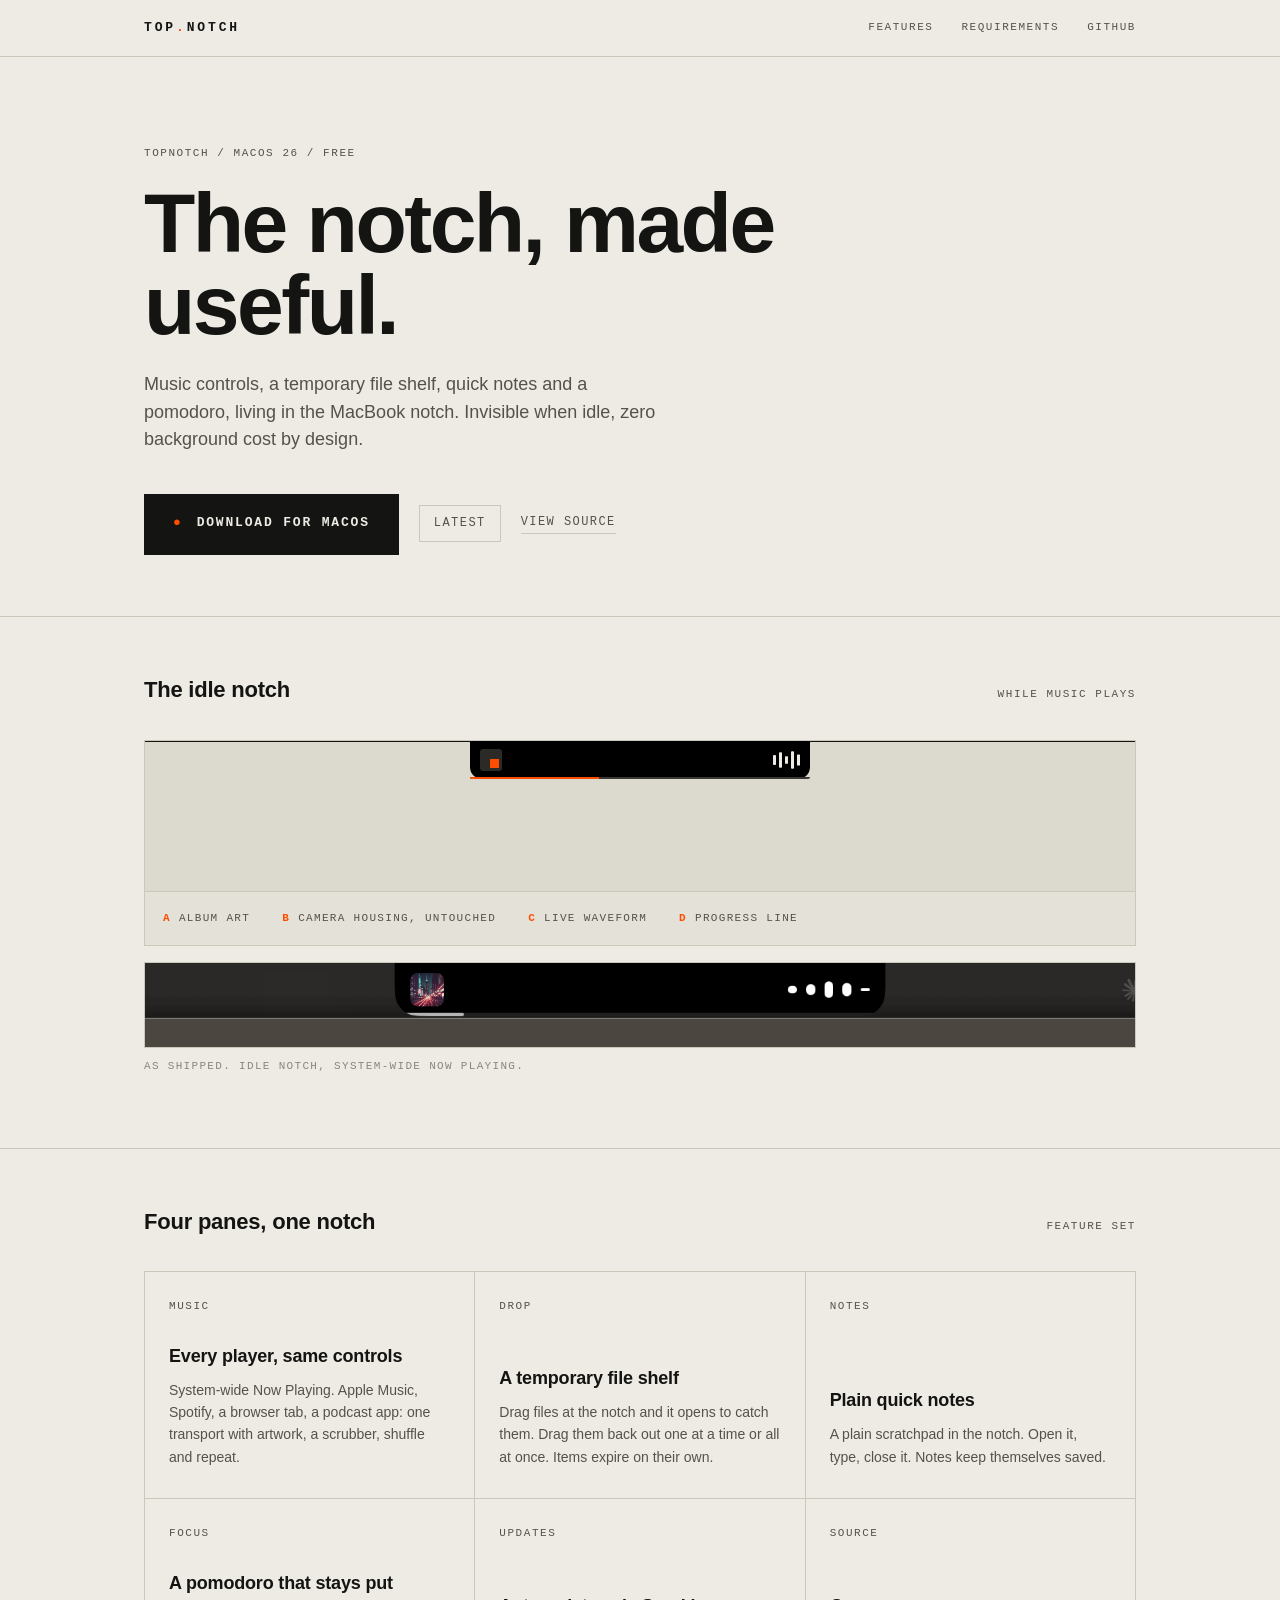
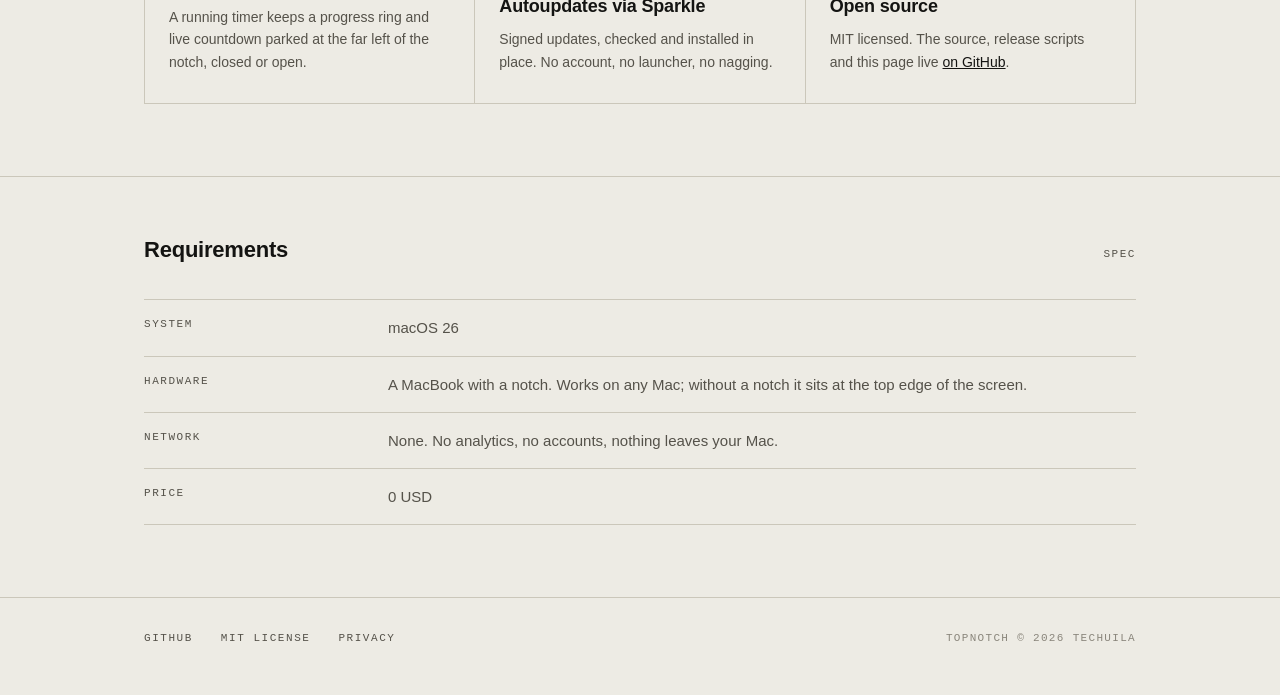
==== docs/index.html @ 44c61c7f "feat: landing page with seo, served from docs on github pages" ====
<!DOCTYPE html>
<html lang="en">
<head>
  <meta charset="utf-8">
  <meta name="viewport" content="width=device-width, initial-scale=1">
  <title>TopNotch - music, files, notes and a pomodoro in your MacBook notch</title>
  <meta name="description" content="TopNotch turns the MacBook notch into music controls, a temporary file shelf, quick notes and a pomodoro. Free and open source for macOS 26.">
  <link rel="canonical" href="https://techuila.github.io/top-notch/">
  <meta name="theme-color" content="#edebe4">

  <meta property="og:title" content="TopNotch - music, files, notes and a pomodoro in your MacBook notch">
  <meta property="og:description" content="TopNotch turns the MacBook notch into music controls, a temporary file shelf, quick notes and a pomodoro. Free and open source for macOS 26.">
  <meta property="og:type" content="website">
  <meta property="og:url" content="https://techuila.github.io/top-notch/">
  <meta property="og:image" content="https://techuila.github.io/top-notch/assets/og.png">
  <meta property="og:image:width" content="1200">
  <meta property="og:image:height" content="630">
  <meta name="twitter:card" content="summary_large_image">
  <meta name="twitter:title" content="TopNotch - music, files, notes and a pomodoro in your MacBook notch">
  <meta name="twitter:description" content="TopNotch turns the MacBook notch into music controls, a temporary file shelf, quick notes and a pomodoro. Free and open source for macOS 26.">
  <meta name="twitter:image" content="https://techuila.github.io/top-notch/assets/og.png">

  <link rel="icon" type="image/png" sizes="192x192" href="assets/icon.png">
  <link rel="apple-touch-icon" sizes="180x180" href="assets/apple-touch-icon.png">
  <link rel="stylesheet" href="styles.css">

  <script type="application/ld+json">
  {
    "@context": "https://schema.org",
    "@type": "SoftwareApplication",
    "name": "TopNotch",
    "operatingSystem": "macOS 26",
    "applicationCategory": "UtilitiesApplication",
    "description": "Music controls, a temporary file shelf, quick notes and a pomodoro, living in the MacBook notch.",
    "offers": { "@type": "Offer", "price": "0", "priceCurrency": "USD" },
    "downloadUrl": "https://github.com/techuila/top-notch/releases/latest",
    "license": "https://github.com/techuila/top-notch/blob/main/LICENSE",
    "sameAs": "https://github.com/techuila/top-notch",
    "url": "https://techuila.github.io/top-notch/",
    "image": "https://techuila.github.io/top-notch/assets/icon.png"
  }
  </script>
</head>
<body>

<header class="site-head">
  <div class="wrap">
    <a class="wordmark" href="#">Top<span class="dot">.</span>Notch</a>
    <nav class="head-nav" aria-label="Site">
      <a href="#features">Features</a>
      <a href="#requirements">Requirements</a>
      <a href="https://github.com/techuila/top-notch">GitHub</a>
    </nav>
  </div>
</header>

<main>
  <section class="hero" aria-labelledby="hero-title" style="border-top:0">
    <div class="wrap">
      <span class="label">TopNotch / macOS 26 / free</span>
      <h1 id="hero-title">The notch, made useful.</h1>
      <p class="lede">Music controls, a temporary file shelf, quick notes
        and a pomodoro, living in the MacBook notch. Invisible when idle,
        zero background cost by design.</p>
      <div class="hero-actions">
        <a class="key-btn" id="download-btn" href="https://github.com/techuila/top-notch/releases/latest">
          <span class="tick" aria-hidden="true">&#9679;</span> Download for macOS
        </a>
        <span class="version-chip" id="version">Latest</span>
        <a class="ghost-link" href="https://github.com/techuila/top-notch">View source</a>
      </div>
    </div>
  </section>

  <section aria-labelledby="display-title">
    <div class="wrap">
      <div class="sect-head">
        <h2 id="display-title">The idle notch</h2>
        <span class="label">While music plays</span>
      </div>

      <div class="faceplate">
        <div class="screen" role="img"
             aria-label="The MacBook notch while music plays: album art on the left shoulder, a live waveform on the right, an orange progress line along the bottom edge.">
          <div class="notch" aria-hidden="true">
            <div class="art"></div>
            <div class="housing"></div>
            <div class="wave"><i></i><i></i><i></i><i></i><i></i></div>
            <div class="progress"></div>
          </div>
        </div>
        <div class="legend" aria-hidden="true">
          <span><b>A</b>Album art</span>
          <span><b>B</b>Camera housing, untouched</span>
          <span><b>C</b>Live waveform</span>
          <span><b>D</b>Progress line</span>
        </div>
      </div>

      <figure class="shot">
        <img src="assets/01-idle-music.png" width="1400" height="120"
             alt="Screenshot of the TopNotch idle notch playing music, with album art and a waveform flanking the camera housing">
        <figcaption>As shipped. Idle notch, system-wide Now Playing.</figcaption>
      </figure>
    </div>
  </section>

  <section id="features" aria-labelledby="features-title">
    <div class="wrap">
      <div class="sect-head">
        <h2 id="features-title">Four panes, one notch</h2>
        <span class="label">Feature set</span>
      </div>

      <div class="grid">
        <div class="cell">
          <span class="label">Music</span>
          <h3>Every player, same controls</h3>
          <p>System-wide Now Playing. Apple Music, Spotify, a browser tab, a
            podcast app: one transport with artwork, a scrubber, shuffle and
            repeat.</p>
        </div>
        <div class="cell">
          <span class="label">Drop</span>
          <h3>A temporary file shelf</h3>
          <p>Drag files at the notch and it opens to catch them. Drag them back
            out one at a time or all at once. Items expire on their own.</p>
        </div>
        <div class="cell">
          <span class="label">Notes</span>
          <h3>Plain quick notes</h3>
          <p>A plain scratchpad in the notch. Open it, type, close it. Notes
            keep themselves saved.</p>
        </div>
        <div class="cell">
          <span class="label">Focus</span>
          <h3>A pomodoro that stays put</h3>
          <p>A running timer keeps a progress ring and live countdown parked at
            the far left of the notch, closed or open.</p>
        </div>
        <div class="cell">
          <span class="label">Updates</span>
          <h3>Autoupdates via Sparkle</h3>
          <p>Signed updates, checked and installed in place. No account, no
            launcher, no nagging.</p>
        </div>
        <div class="cell">
          <span class="label">Source</span>
          <h3>Open source</h3>
          <p>MIT licensed. The source, release scripts and this page live
            <a href="https://github.com/techuila/top-notch">on GitHub</a>.</p>
        </div>
      </div>
    </div>
  </section>

  <section id="requirements" aria-labelledby="req-title">
    <div class="wrap">
      <div class="sect-head">
        <h2 id="req-title">Requirements</h2>
        <span class="label">Spec</span>
      </div>

      <dl class="spec">
        <div class="spec-row">
          <dt class="label">System</dt>
          <dd>macOS 26</dd>
        </div>
        <div class="spec-row">
          <dt class="label">Hardware</dt>
          <dd>A MacBook with a notch. Works on any Mac; without a notch it sits
            at the top edge of the screen.</dd>
        </div>
        <div class="spec-row">
          <dt class="label">Network</dt>
          <dd>None. No analytics, no accounts, nothing leaves your Mac.</dd>
        </div>
        <div class="spec-row">
          <dt class="label">Price</dt>
          <dd>0 USD</dd>
        </div>
      </dl>
    </div>
  </section>
</main>

<footer class="site-foot">
  <div class="wrap">
    <nav class="foot-links" aria-label="Footer">
      <a href="https://github.com/techuila/top-notch">GitHub</a>
      <a href="https://github.com/techuila/top-notch/blob/main/LICENSE">MIT License</a>
      <a href="https://github.com/techuila/top-notch/blob/main/publishing/metadata/privacy-policy.md">Privacy</a>
    </nav>
    <span class="foot-note">TopNotch &#169; 2026 techuila</span>
  </div>
</footer>

<script>
  (function () {
    var btn = document.getElementById("download-btn");
    var ver = document.getElementById("version");
    fetch("https://api.github.com/repos/techuila/top-notch/releases/latest")
      .then(function (r) { if (!r.ok) throw new Error(r.status); return r.json(); })
      .then(function (rel) {
        var dmg = (rel.assets || []).find(function (a) {
          return /\.dmg$/i.test(a.name);
        });
        if (dmg) { btn.href = dmg.browser_download_url; }
        if (rel.tag_name) { ver.textContent = rel.tag_name; }
      })
      .catch(function () { /* keep the releases page fallback */ });
  })();
</script>

</body>
</html>
---- docs/styles.css ----
/* TopNotch landing - Teenage Engineering spec-sheet direction.
   Ground #EDEBE4, ink #141412, one orange #FF4D00, warm greys, hairlines. */

:root {
  --ground: #edebe4;
  --panel: #e4e1d8;
  --key: #dcd9ce;
  --hairline: #cbc7ba;
  --ink: #141412;
  --ink-soft: #55524a;
  --grey: #8a867c;
  --orange: #ff4d00;
  --mono: ui-monospace, "SF Mono", Menlo, Consolas, monospace;
  --sans: -apple-system, BlinkMacSystemFont, "Helvetica Neue", Arial, sans-serif;
  color-scheme: light;
}

* { margin: 0; padding: 0; box-sizing: border-box; }

html { scroll-behavior: smooth; }

body {
  background: var(--ground);
  color: var(--ink);
  font-family: var(--sans);
  font-size: 16px;
  line-height: 1.55;
  -webkit-font-smoothing: antialiased;
}

a { color: inherit; }

:focus-visible {
  outline: 2px solid var(--orange);
  outline-offset: 3px;
}

.wrap {
  max-width: 1040px;
  margin: 0 auto;
  padding: 0 24px;
}

/* Monospace micro-label, the page's utility voice */
.label {
  font-family: var(--mono);
  font-size: 11px;
  font-weight: 500;
  letter-spacing: 0.14em;
  text-transform: uppercase;
  color: var(--ink-soft);
  font-variant-numeric: tabular-nums;
}

/* ---- header ---- */

.site-head {
  border-bottom: 1px solid var(--hairline);
}

.site-head .wrap {
  display: flex;
  align-items: center;
  justify-content: space-between;
  gap: 20px;
  height: 56px;
}

.wordmark {
  font-family: var(--mono);
  font-size: 13px;
  font-weight: 700;
  letter-spacing: 0.22em;
  text-transform: uppercase;
  text-decoration: none;
}

.wordmark .dot { color: var(--orange); }

.head-nav { display: flex; gap: 28px; }

.head-nav a {
  font-family: var(--mono);
  font-size: 11px;
  letter-spacing: 0.14em;
  text-transform: uppercase;
  text-decoration: none;
  color: var(--ink-soft);
}

.head-nav a:hover { color: var(--ink); }

/* ---- hero ---- */

.hero { padding: 88px 0 64px; }

.hero .label { display: block; margin-bottom: 20px; }

.hero h1 {
  font-size: clamp(44px, 7.5vw, 84px);
  line-height: 0.98;
  letter-spacing: -0.03em;
  font-weight: 700;
  max-width: 14ch;
}

.hero .lede {
  margin-top: 24px;
  max-width: 52ch;
  font-size: 18px;
  color: var(--ink-soft);
}

.hero-actions {
  margin-top: 40px;
  display: flex;
  align-items: center;
  gap: 20px;
  flex-wrap: wrap;
}

/* Download key: a black hardware key with an orange press state */
.key-btn {
  display: inline-flex;
  align-items: center;
  gap: 14px;
  background: var(--ink);
  color: var(--ground);
  text-decoration: none;
  font-family: var(--mono);
  font-size: 13px;
  font-weight: 600;
  letter-spacing: 0.14em;
  text-transform: uppercase;
  padding: 18px 28px;
  border: 1px solid var(--ink);
  box-shadow: 0 3px 0 0 var(--ink);
  transition: transform 80ms ease, box-shadow 80ms ease,
              background 80ms ease, color 80ms ease;
}

.key-btn .tick { color: var(--orange); }

.key-btn:hover { transform: translateY(1px); box-shadow: 0 2px 0 0 var(--ink); }

.key-btn:active {
  background: var(--orange);
  border-color: var(--orange);
  color: var(--ink);
  transform: translateY(3px);
  box-shadow: 0 0 0 0 var(--ink);
}

.key-btn:active .tick { color: var(--ink); }

.version-chip {
  font-family: var(--mono);
  font-size: 12px;
  letter-spacing: 0.12em;
  text-transform: uppercase;
  font-variant-numeric: tabular-nums;
  color: var(--ink-soft);
  border: 1px solid var(--hairline);
  padding: 8px 14px;
}

.ghost-link {
  font-family: var(--mono);
  font-size: 12px;
  letter-spacing: 0.12em;
  text-transform: uppercase;
  color: var(--ink-soft);
  text-decoration: none;
  border-bottom: 1px solid var(--hairline);
  padding-bottom: 2px;
}

.ghost-link:hover { color: var(--ink); border-color: var(--ink); }

/* ---- section chrome ---- */

section { border-top: 1px solid var(--hairline); padding: 56px 0 72px; }

.sect-head {
  display: flex;
  justify-content: space-between;
  align-items: baseline;
  margin-bottom: 32px;
}

.sect-head h2 {
  font-size: 22px;
  letter-spacing: -0.01em;
  font-weight: 700;
}

/* ---- notch display ---- */

.faceplate {
  border: 1px solid var(--hairline);
  background: var(--panel);
  padding: 0;
}

.screen {
  position: relative;
  height: 150px;
  background: var(--key);
  overflow: hidden;
}

/* the top edge of the display */
.screen::before {
  content: "";
  position: absolute;
  inset: 0 0 auto 0;
  height: 1px;
  background: var(--ink);
}

.notch {
  position: absolute;
  top: 0;
  left: 50%;
  transform: translateX(-50%);
  width: 340px;
  max-width: 88%;
  height: 38px;
  background: #000;
  border-radius: 0 0 12px 12px;
  display: flex;
  align-items: center;
  justify-content: space-between;
  padding: 0 10px;
}

/* left shoulder: album art */
.art {
  width: 22px;
  height: 22px;
  background: #2b2a27;
  position: relative;
  border-radius: 3px;
  overflow: hidden;
}

.art::after {
  content: "";
  position: absolute;
  right: 3px;
  bottom: 3px;
  width: 9px;
  height: 9px;
  background: var(--orange);
}

/* centre: the camera housing, a physical hole with no pixels */
.housing { width: 80px; height: 100%; flex: none; }

/* right shoulder: live waveform */
.wave {
  display: flex;
  align-items: center;
  gap: 3px;
  height: 22px;
}

.wave i {
  display: block;
  width: 3px;
  height: 100%;
  background: #edebe4;
  border-radius: 1px;
  transform-origin: center;
  animation: wave 1.15s ease-in-out infinite;
}

.wave i:nth-child(1) { animation-delay: 0s;    transform: scaleY(0.45); }
.wave i:nth-child(2) { animation-delay: 0.18s; transform: scaleY(0.7); }
.wave i:nth-child(3) { animation-delay: 0.36s; transform: scaleY(0.35); }
.wave i:nth-child(4) { animation-delay: 0.09s; transform: scaleY(0.8); }
.wave i:nth-child(5) { animation-delay: 0.27s; transform: scaleY(0.5); }

@keyframes wave {
  0%, 100% { transform: scaleY(0.3); }
  50%      { transform: scaleY(0.9); }
}

/* bottom edge: progress line spanning the full notch width */
.progress {
  position: absolute;
  left: 0;
  bottom: 0;
  height: 2px;
  width: 100%;
  background: #3a3833;
  border-radius: 0 0 12px 12px;
  overflow: hidden;
}

.progress::before {
  content: "";
  position: absolute;
  inset: 0 auto 0 0;
  width: 38%;
  background: var(--orange);
}

@media (prefers-reduced-motion: reduce) {
  html { scroll-behavior: auto; }
  .wave i { animation: none; }
  .key-btn { transition: none; }
}

/* legend under the faceplate */
.legend {
  display: flex;
  flex-wrap: wrap;
  gap: 0 32px;
  border-top: 1px solid var(--hairline);
  padding: 14px 18px;
}

.legend span {
  font-family: var(--mono);
  font-size: 11px;
  letter-spacing: 0.12em;
  text-transform: uppercase;
  color: var(--ink-soft);
  padding: 4px 0;
}

.legend b { color: var(--orange); font-weight: 600; margin-right: 8px; }

/* the real screenshot */
.shot { margin-top: 16px; }

.shot img {
  display: block;
  width: 100%;
  height: auto;
  border: 1px solid var(--hairline);
  background: #000;
}

.shot figcaption {
  margin-top: 10px;
  font-family: var(--mono);
  font-size: 11px;
  letter-spacing: 0.12em;
  text-transform: uppercase;
  color: var(--grey);
}

/* ---- feature grid ---- */

.grid {
  display: grid;
  grid-template-columns: repeat(3, 1fr);
  gap: 1px;
  background: var(--hairline);
  border: 1px solid var(--hairline);
}

.cell {
  background: var(--ground);
  padding: 26px 24px 30px;
  min-height: 200px;
  display: flex;
  flex-direction: column;
}

.cell .label { margin-bottom: auto; }

.cell h3 {
  margin-top: 28px;
  font-size: 18px;
  font-weight: 700;
  letter-spacing: -0.01em;
}

.cell p {
  margin-top: 8px;
  font-size: 14px;
  line-height: 1.6;
  color: var(--ink-soft);
}

.cell a { color: var(--ink); }

.cell:hover { background: var(--panel); }

/* ---- requirements ---- */

.spec { border-top: 1px solid var(--hairline); }

.spec-row {
  display: grid;
  grid-template-columns: 220px 1fr;
  gap: 24px;
  padding: 16px 0;
  border-bottom: 1px solid var(--hairline);
}

.spec-row dd {
  font-size: 15px;
  color: var(--ink-soft);
  font-variant-numeric: tabular-nums;
}

/* ---- footer ---- */

.site-foot { border-top: 1px solid var(--hairline); padding: 32px 0 48px; }

.site-foot .wrap {
  display: flex;
  justify-content: space-between;
  align-items: center;
  gap: 16px;
  flex-wrap: wrap;
}

.foot-links { display: flex; gap: 28px; }

.foot-links a {
  font-family: var(--mono);
  font-size: 11px;
  letter-spacing: 0.14em;
  text-transform: uppercase;
  color: var(--ink-soft);
  text-decoration: none;
}

.foot-links a:hover { color: var(--ink); }

.foot-note {
  font-family: var(--mono);
  font-size: 11px;
  letter-spacing: 0.12em;
  text-transform: uppercase;
  color: var(--grey);
}

/* ---- responsive ---- */

@media (max-width: 860px) {
  .grid { grid-template-columns: repeat(2, 1fr); }
}

@media (max-width: 560px) {
  .hero { padding: 56px 0 48px; }
  .grid { grid-template-columns: 1fr; }
  .cell { min-height: 0; }
  .cell .label { margin-bottom: 0; }
  .cell h3 { margin-top: 12px; }
  .spec-row { grid-template-columns: 1fr; gap: 4px; }
  .screen { height: 120px; }
  .head-nav { gap: 14px; }
  .head-nav a { font-size: 10px; letter-spacing: 0.1em; }
}
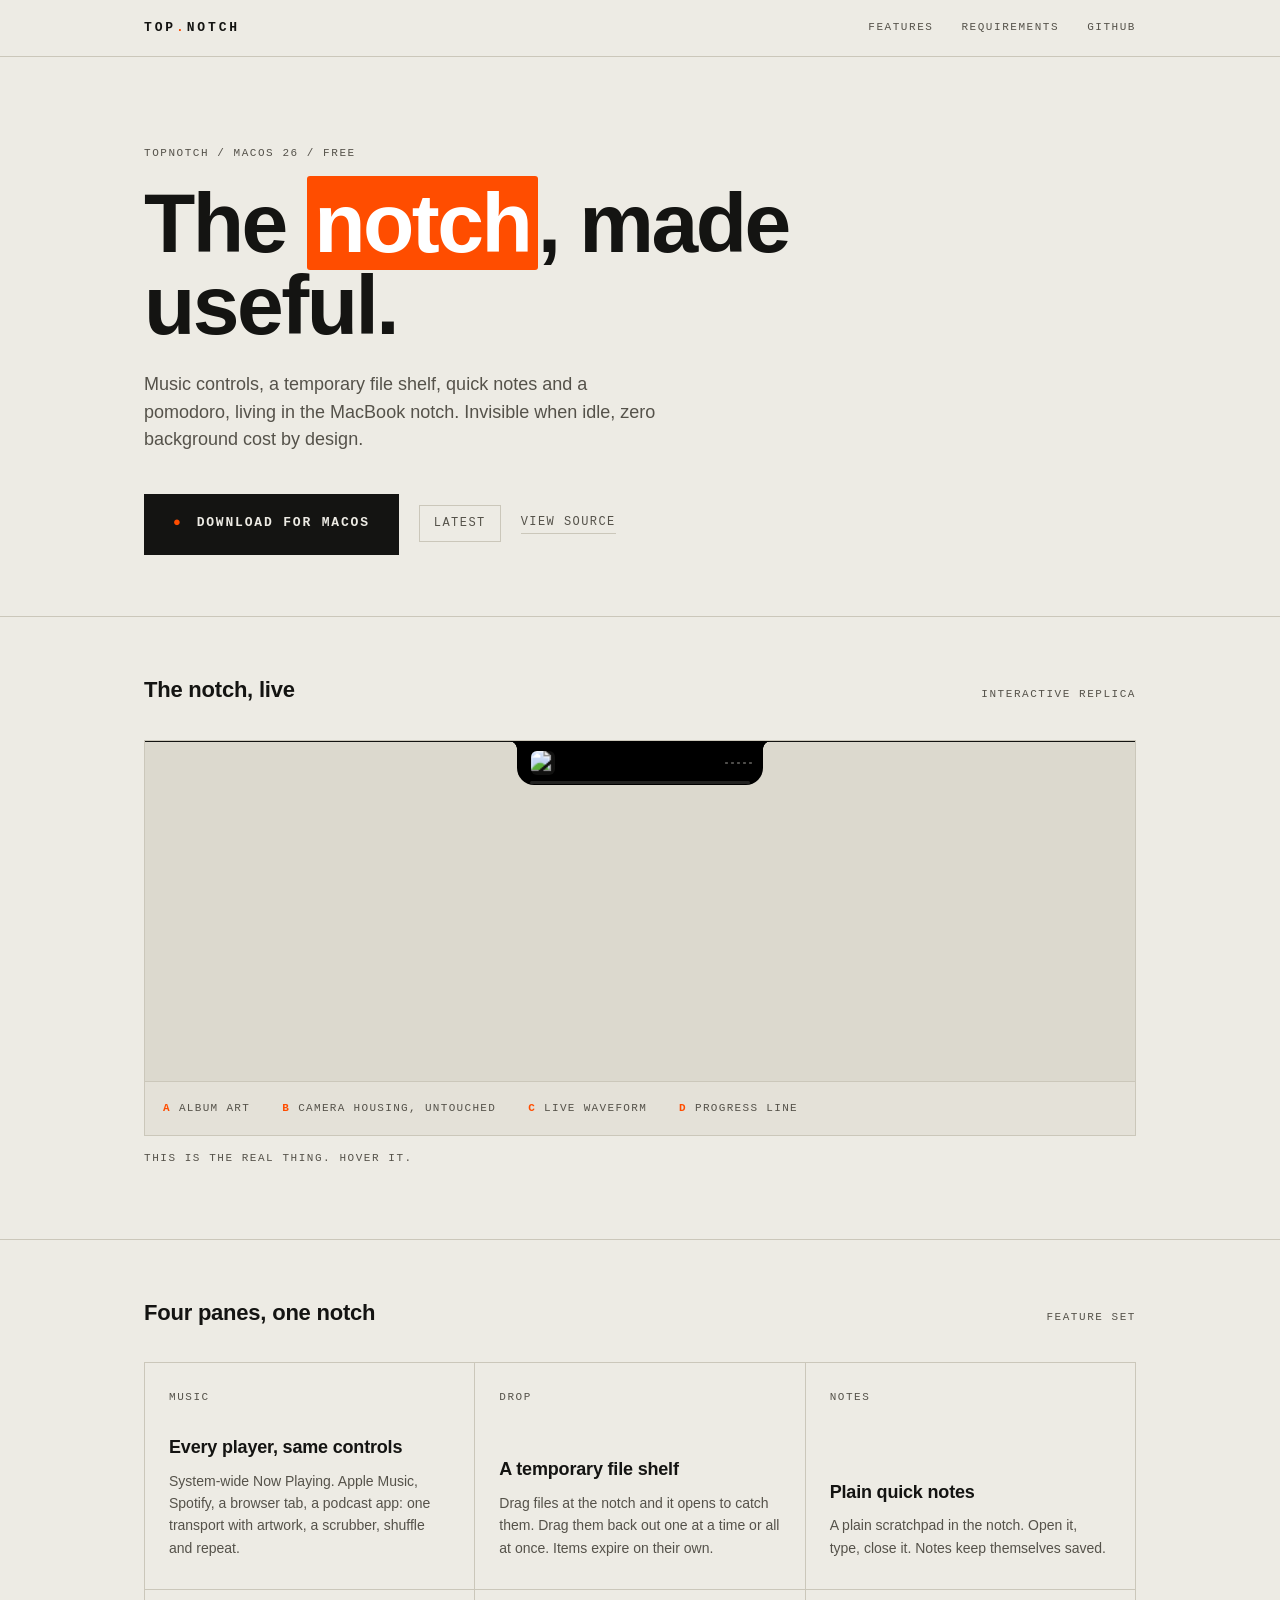
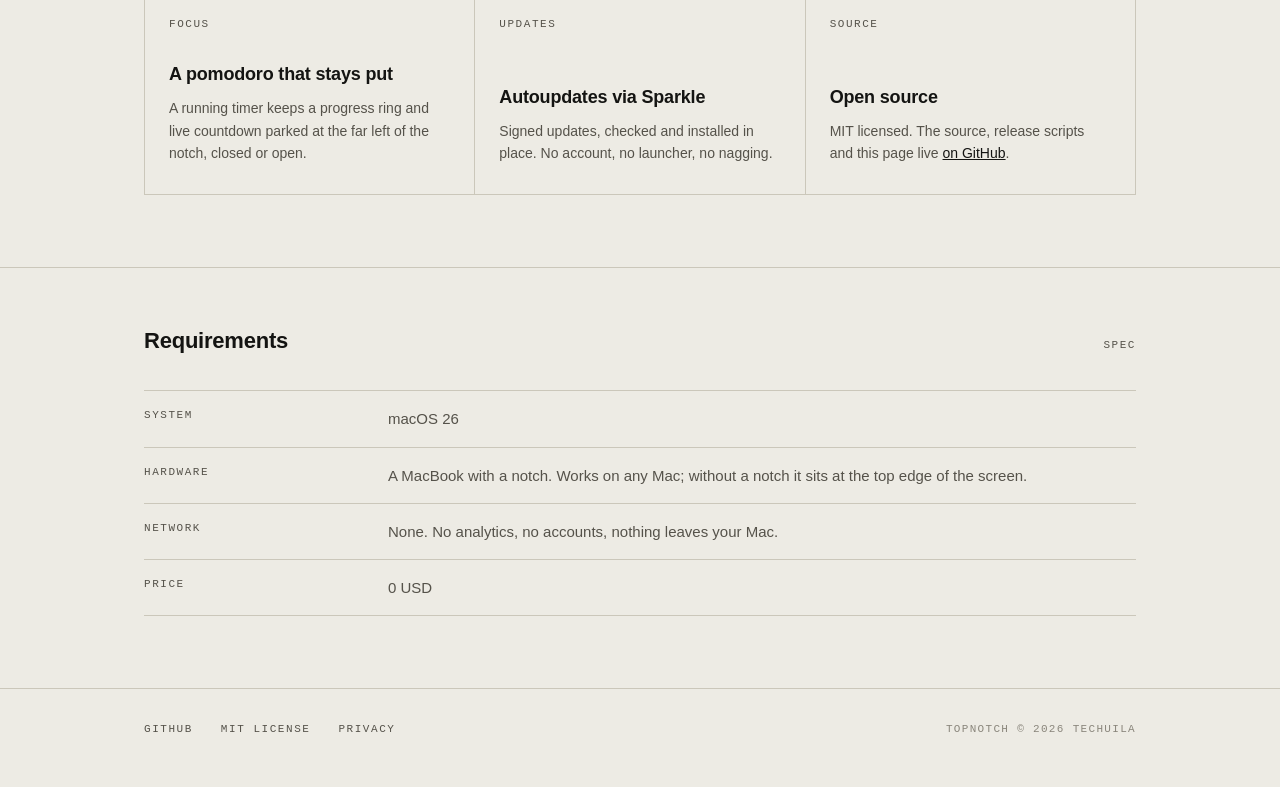
==== commit 5932abf9: "docs(site): interactive notch replica and orange highlight" ====
--- a/docs/index.html
+++ b/docs/index.html
@@ -23,6 +23,7 @@
   <link rel="icon" type="image/png" sizes="192x192" href="assets/icon.png">
   <link rel="apple-touch-icon" sizes="180x180" href="assets/apple-touch-icon.png">
   <link rel="stylesheet" href="styles.css">
+  <script src="replica.js" defer></script>
 
   <script type="application/ld+json">
   {
@@ -58,7 +59,7 @@
   <section class="hero" aria-labelledby="hero-title" style="border-top:0">
     <div class="wrap">
       <span class="label">TopNotch / macOS 26 / free</span>
-      <h1 id="hero-title">The notch, made useful.</h1>
+      <h1 id="hero-title">The <mark class="hl">notch</mark>, made useful.</h1>
       <p class="lede">Music controls, a temporary file shelf, quick notes
         and a pomodoro, living in the MacBook notch. Invisible when idle,
         zero background cost by design.</p>
@@ -75,18 +76,216 @@
   <section aria-labelledby="display-title">
     <div class="wrap">
       <div class="sect-head">
-        <h2 id="display-title">The idle notch</h2>
-        <span class="label">While music plays</span>
+        <h2 id="display-title">The notch, live</h2>
+        <span class="label">Interactive replica</span>
       </div>
 
       <div class="faceplate">
-        <div class="screen" role="img"
-             aria-label="The MacBook notch while music plays: album art on the left shoulder, a live waveform on the right, an orange progress line along the bottom edge.">
-          <div class="notch" aria-hidden="true">
-            <div class="art"></div>
-            <div class="housing"></div>
-            <div class="wave"><i></i><i></i><i></i><i></i><i></i></div>
-            <div class="progress"></div>
+        <div class="screen" id="replica-screen">
+          <div class="tn" id="tn" tabindex="0" role="group" aria-expanded="false"
+               data-state="idle" data-pane="music" data-playing="0" data-chip="0"
+               aria-label="Interactive replica of the TopNotch notch. Press Enter to open the panel, use the left and right arrow keys to switch panes, Escape closes it.">
+
+            <div class="tn-bar">
+              <div class="tn-left">
+                <span class="tn-chip" aria-hidden="true">
+                  <svg viewBox="0 0 16 16" aria-hidden="true">
+                    <circle cx="8" cy="8" r="6" fill="none"
+                            stroke="rgba(240,237,230,0.16)" stroke-width="2"/>
+                    <circle id="tn-chip-ring" cx="8" cy="8" r="6" fill="none"
+                            stroke="#ff4d00" stroke-width="2" stroke-linecap="round"
+                            stroke-dasharray="37.7" stroke-dashoffset="0"
+                            transform="rotate(-90 8 8)"/>
+                  </svg>
+                  <span class="tn-chip-time" id="tn-chip-time">25:00</span>
+                </span>
+                <span class="tn-art" aria-hidden="true">
+                  <img src="https://i.ytimg.com/vi/dQw4w9WgXcQ/hqdefault.jpg" alt="">
+                </span>
+              </div>
+              <div class="tn-housing" aria-hidden="true"></div>
+              <div class="tn-right">
+                <span class="tn-wave" aria-hidden="true"><i></i><i></i><i></i><i></i><i></i></span>
+              </div>
+            </div>
+
+            <div class="tn-panel">
+              <div class="tn-pills" role="tablist" aria-label="Panes">
+                <button class="tn-pill" role="tab" data-pane="music" id="tn-pill-music"
+                        aria-controls="tn-pane-music" aria-selected="true">Music</button>
+                <button class="tn-pill" role="tab" data-pane="drop" id="tn-pill-drop"
+                        aria-controls="tn-pane-drop" aria-selected="false">Drop</button>
+                <button class="tn-pill" role="tab" data-pane="notes" id="tn-pill-notes"
+                        aria-controls="tn-pane-notes" aria-selected="false">Notes</button>
+                <button class="tn-pill" role="tab" data-pane="focus" id="tn-pill-focus"
+                        aria-controls="tn-pane-focus" aria-selected="false">Focus</button>
+              </div>
+
+              <div class="tn-panes">
+                <div class="tn-track">
+
+                  <section class="tn-pane" data-pane="music" id="tn-pane-music"
+                           role="tabpanel" aria-labelledby="tn-pill-music">
+                    <div class="mp">
+                      <span class="mp-art" aria-hidden="true">
+                        <img src="https://i.ytimg.com/vi/dQw4w9WgXcQ/hqdefault.jpg" alt="">
+                      </span>
+                      <div class="mp-col">
+                        <span class="mp-title">Never Gonna Give You Up</span>
+                        <span class="mp-artist">Rick Astley</span>
+                        <div class="mp-transport">
+                          <div class="mp-scrub" id="mp-scrub" role="slider" tabindex="0"
+                               aria-label="Playback position" aria-valuemin="0"
+                               aria-valuemax="100" aria-valuenow="0">
+                            <span class="mp-scrub-track"><i id="mp-scrub-fill"></i></span>
+                          </div>
+                          <div class="mp-row">
+                            <span class="mp-time" id="mp-elapsed">0:00</span>
+                            <div class="mp-buttons">
+                              <button class="tn-btn size-10" id="mp-shuffle"
+                                      aria-pressed="false" aria-label="Shuffle off">
+                                <svg viewBox="0 0 16 16" width="10" height="10" aria-hidden="true">
+                                  <g fill="none" stroke="currentColor" stroke-width="1.5"
+                                     stroke-linecap="round" stroke-linejoin="round">
+                                    <path d="M1.5 4.7h2.6l7.4 6.6h1.6"/>
+                                    <path d="M1.5 11.3h2.6l7.4-6.6h1.6"/>
+                                  </g>
+                                  <path d="M12.4 2.2 16 4.7l-3.6 2.5z"/>
+                                  <path d="M12.4 8.8 16 11.3l-3.6 2.5z"/>
+                                </svg>
+                              </button>
+                              <button class="tn-btn size-12" id="mp-prev" aria-label="Previous track">
+                                <svg viewBox="0 0 16 16" width="12" height="12" aria-hidden="true">
+                                  <path d="M14 2.5 8.5 8l5.5 5.5z"/>
+                                  <path d="M7.5 2.5 2 8l5.5 5.5z"/>
+                                </svg>
+                              </button>
+                              <button class="tn-btn size-16" id="mp-play" aria-label="Play">
+                                <svg class="ico-play" viewBox="0 0 16 16" width="16" height="16" aria-hidden="true">
+                                  <path d="M4 2l9.5 6L4 14z"/>
+                                </svg>
+                                <svg class="ico-pause" viewBox="0 0 16 16" width="16" height="16"
+                                     style="display:none" aria-hidden="true">
+                                  <path d="M4 2.5h3v11H4z"/>
+                                  <path d="M9 2.5h3v11H9z"/>
+                                </svg>
+                              </button>
+                              <button class="tn-btn size-12" id="mp-next" aria-label="Next track">
+                                <svg viewBox="0 0 16 16" width="12" height="12" aria-hidden="true">
+                                  <path d="M2 2.5 7.5 8 2 13.5z"/>
+                                  <path d="M8.5 2.5 14 8l-5.5 5.5z"/>
+                                </svg>
+                              </button>
+                              <button class="tn-btn size-10" id="mp-repeat" data-mode="off"
+                                      aria-pressed="false" aria-label="Repeat off">
+                                <svg viewBox="0 0 16 16" width="10" height="10" aria-hidden="true">
+                                  <g fill="none" stroke="currentColor" stroke-width="1.5"
+                                     stroke-linecap="round">
+                                    <path d="M4.7 4.2h6.3a3 3 0 0 1 3 3v1"/>
+                                    <path d="M11.3 11.8H5a3 3 0 0 1-3-3v-1"/>
+                                  </g>
+                                  <path d="M5.4 1.5 2.6 4.2l2.8 2.7z"/>
+                                  <path d="M10.6 9.1l2.8 2.7-2.8 2.7z"/>
+                                </svg>
+                                <span class="r1" aria-hidden="true">1</span>
+                              </button>
+                            </div>
+                            <span class="mp-time" id="mp-total">3:33</span>
+                          </div>
+                        </div>
+                      </div>
+                      <span class="tn-wave mp-wave" aria-hidden="true"><i></i><i></i><i></i><i></i><i></i></span>
+                    </div>
+                  </section>
+
+                  <section class="tn-pane" data-pane="drop" id="tn-pane-drop"
+                           role="tabpanel" aria-labelledby="tn-pill-drop">
+                    <div class="dp">
+                      <div class="dp-head">
+                        <span class="dp-label">Shelf</span>
+                        <span class="dp-count">3 items</span>
+                      </div>
+                      <div class="dp-target">
+                        <span class="dp-chip" tabindex="0" title="Q3 pitch deck final v7.key">
+                          <span class="dp-ico" aria-hidden="true">K</span>
+                          <span class="name">Q3 pitch deck final v7.key</span>
+                        </span>
+                        <span class="dp-chip" tabindex="0" title="Invoice 2026-118.pdf">
+                          <span class="dp-ico" aria-hidden="true">P</span>
+                          <span class="name">Invoice 2026-118.pdf</span>
+                        </span>
+                        <span class="dp-chip" tabindex="0" title="notch-hero shot@2x.png">
+                          <span class="dp-ico" aria-hidden="true">I</span>
+                          <span class="name">notch-hero shot@2x.png</span>
+                        </span>
+                      </div>
+                    </div>
+                  </section>
+
+                  <section class="tn-pane" data-pane="notes" id="tn-pane-notes"
+                           role="tabpanel" aria-labelledby="tn-pill-notes">
+                    <div class="np">
+                      <div class="np-row"><span>Standup notes</span><time>09:12</time></div>
+                      <div class="np-row"><span>Ideas for the drop shelf</span><time>Mon</time></div>
+                      <textarea class="np-scratch" aria-label="Scratch note, not saved anywhere"
+                                placeholder="Type here. This note saves nowhere."></textarea>
+                    </div>
+                  </section>
+
+                  <section class="tn-pane" data-pane="focus" id="tn-pane-focus"
+                           role="tabpanel" aria-labelledby="tn-pill-focus">
+                    <div class="fp">
+                      <div class="fp-dial">
+                        <svg viewBox="0 0 96 96" aria-hidden="true">
+                          <circle cx="48" cy="48" r="43" fill="none"
+                                  stroke="rgba(240,237,230,0.16)" stroke-width="6"/>
+                          <circle id="fp-ringfill" cx="48" cy="48" r="43" fill="none"
+                                  stroke="#ff4d00" stroke-width="6" stroke-linecap="round"
+                                  stroke-dasharray="270.18" stroke-dashoffset="0"
+                                  transform="rotate(-90 48 48)"/>
+                        </svg>
+                        <span class="fp-clock" id="fp-clock">25:00</span>
+                      </div>
+                      <div class="fp-details">
+                        <span class="fp-titlerow">
+                          <span class="fp-phase" id="fp-phase">Focus</span>
+                          <span class="fp-dots" aria-hidden="true"><i class="now"></i><i></i><i></i><i></i></span>
+                        </span>
+                        <span class="fp-session">Session 1 of 4</span>
+                        <div class="fp-controls">
+                          <button class="tn-btn size-16" id="fp-toggle" aria-label="Start">
+                            <svg class="ico-play" viewBox="0 0 16 16" width="16" height="16" aria-hidden="true">
+                              <path d="M4 2l9.5 6L4 14z"/>
+                            </svg>
+                            <svg class="ico-pause" viewBox="0 0 16 16" width="16" height="16"
+                                 style="display:none" aria-hidden="true">
+                              <path d="M4 2.5h3v11H4z"/>
+                              <path d="M9 2.5h3v11H9z"/>
+                            </svg>
+                          </button>
+                          <button class="tn-btn size-12" id="fp-skip" aria-label="Skip phase">
+                            <svg viewBox="0 0 16 16" width="12" height="12" aria-hidden="true">
+                              <path d="M3 2.6 10.2 8 3 13.4z"/>
+                              <path d="M11.4 2.6h1.9v10.8h-1.9z"/>
+                            </svg>
+                          </button>
+                          <button class="tn-btn size-12" id="fp-reset" aria-label="Reset">
+                            <svg viewBox="0 0 16 16" width="12" height="12" aria-hidden="true">
+                              <path fill="none" stroke="currentColor" stroke-width="1.6"
+                                    stroke-linecap="round" d="M13.6 8.2a5.6 5.6 0 1 1-1.9-4.2"/>
+                              <path d="M11.2 1.2l.6 3.6 3.4-1.2z"/>
+                            </svg>
+                          </button>
+                        </div>
+                      </div>
+                    </div>
+                  </section>
+
+                </div>
+              </div>
+            </div>
+
+            <div class="tn-progressline" aria-hidden="true"><i id="tn-borderfill"></i></div>
           </div>
         </div>
         <div class="legend" aria-hidden="true">
@@ -97,11 +296,9 @@
         </div>
       </div>
 
-      <figure class="shot">
-        <img src="assets/01-idle-music.png" width="1400" height="120"
-             alt="Screenshot of the TopNotch idle notch playing music, with album art and a waveform flanking the camera housing">
-        <figcaption>As shipped. Idle notch, system-wide Now Playing.</figcaption>
-      </figure>
+      <p class="replica-note">This is the real thing.
+        <span class="when-hover">Hover it.</span><span class="when-touch">Tap it.</span>
+      </p>
     </div>
   </section>
 
--- a/docs/styles.css
+++ b/docs/styles.css
@@ -104,6 +104,14 @@
   max-width: 14ch;
 }
 
+/* The marker pass on the key noun. White on TE orange, comma stays outside in ink. */
+.hl {
+  background: var(--orange);
+  color: #fff;
+  padding: 0 0.09em;
+  border-radius: 3px;
+}
+
 .hero .lede {
   margin-top: 24px;
   max-width: 52ch;
@@ -194,7 +202,9 @@
   font-weight: 700;
 }
 
-/* ---- notch display ---- */
+/* ---- the live notch replica ----
+   Truth is the app: geometry from ShellMetrics/Metrics, dark palette from Style.swift,
+   silhouette from NotchSilhouette.swift, spring from Motion.morph. */
 
 .faceplate {
   border: 1px solid var(--hairline);
@@ -204,7 +214,7 @@
 
 .screen {
   position: relative;
-  height: 150px;
+  height: 340px;
   background: var(--key);
   overflow: hidden;
 }
@@ -218,98 +228,691 @@
   background: var(--ink);
 }
 
-.notch {
+.tn {
+  /* Style.ink as RGB channels, Style.focusAccent, and the shell's fillet radius */
+  --tn-ink: 240, 237, 230;
+  --tn-orange: #ff4d00;
+  --tn-housing: 148px;
+  --tn-flare: 8px;
+  --tn-radius: 17px;         /* Metrics.idleCornerRadius */
+  --tn-prog-inset: 13px;     /* idleCornerRadius * 0.75 */
+  --tn-shoulder-pad: 11px;
+  --tn-spring: cubic-bezier(0.22, 1.08, 0.36, 1);
+
   position: absolute;
   top: 0;
   left: 50%;
   transform: translateX(-50%);
-  width: 340px;
-  max-width: 88%;
-  height: 38px;
+  width: 245px;
+  height: 44px;
   background: #000;
-  border-radius: 0 0 12px 12px;
-  display: flex;
-  align-items: center;
+  border-radius: 0 0 var(--tn-radius) var(--tn-radius);
+  transition:
+    width 0.46s var(--tn-spring),
+    height 0.46s var(--tn-spring),
+    border-radius 0.46s var(--tn-spring),
+    background-color 0.46s ease,
+    box-shadow 0.46s ease;
+  outline-offset: 8px;
+}
+
+/* Inverted top corners: the concave quarter-fillets from NotchSilhouette.swift. The
+   circle centre sits outside the surface at the screen edge, so the outline leaves the
+   top edge flat and curves down into the vertical side. Always pure black, like the
+   silhouette the shell draws behind the panel material. */
+.tn::before,
+.tn::after {
+  content: "";
+  position: absolute;
+  top: 0;
+  width: var(--tn-flare);
+  height: var(--tn-flare);
+  pointer-events: none;
+}
+
+.tn::before {
+  left: calc(-1 * var(--tn-flare));
+  background: radial-gradient(
+    circle at 0% 100%,
+    transparent calc(var(--tn-flare) - 0.5px),
+    #000 var(--tn-flare)
+  );
+}
+
+.tn::after {
+  right: calc(-1 * var(--tn-flare));
+  background: radial-gradient(
+    circle at 100% 100%,
+    transparent calc(var(--tn-flare) - 0.5px),
+    #000 var(--tn-flare)
+  );
+}
+
+.tn[data-state="proximity"] { --tn-shoulder-pad: 14px; }
+
+/* Liquid-Glass look on expand: blur what is behind, keep the black base under it,
+   specular top edge, deep drop shadow. */
+.tn[data-state="expanded"] {
+  --tn-radius: 32px;         /* Metrics.expandedCornerRadius */
+  --tn-prog-inset: 24px;
+  background: rgba(10, 10, 9, 0.82);
+  -webkit-backdrop-filter: blur(18px) saturate(1.5);
+  backdrop-filter: blur(18px) saturate(1.5);
+  box-shadow:
+    inset 0 1px 0 rgba(var(--tn-ink), 0.22),
+    inset 0 0 0 0.8px rgba(var(--tn-ink), 0.05),
+    0 14px 26px rgba(0, 0, 0, 0.45);
+}
+
+.tn:focus-visible { outline: 2px solid var(--orange); }
+
+/* ---- idle bar: shoulders flanking the housing ---- */
+
+.tn-bar {
+  position: absolute;
+  inset: 0;
+  display: grid;
+  grid-template-columns: 1fr var(--tn-housing) 1fr;
+  align-items: center;
+  transition: opacity 0.2s ease;
+}
+
+.tn[data-state="expanded"] .tn-bar { opacity: 0; pointer-events: none; }
+
+.tn-left,
+.tn-right {
+  display: flex;
+  align-items: center;
+  height: 100%;
+  min-width: 0;
+}
+
+.tn-left {
+  justify-content: flex-end;
+  gap: 8px;
+  padding-right: var(--tn-shoulder-pad);
+}
+
+.tn-right {
+  justify-content: flex-start;
+  padding-left: var(--tn-shoulder-pad);
+}
+
+/* the camera housing column stays empty: a physical hole with no pixels */
+.tn-housing { height: 100%; }
+
+.tn-art {
+  width: 24px;
+  height: 24px;
+  border-radius: 6px;
+  overflow: hidden;
+  background: rgba(var(--tn-ink), 0.07);
+  flex: none;
+}
+
+.tn-art img,
+.mp-art img {
+  display: block;
+  width: 100%;
+  height: 100%;
+  object-fit: cover;
+  /* hqdefault is 4:3 with letterbox bars; zoom crops them off */
+  transform: scale(1.35);
+}
+
+.tn-chip {
+  display: none;
+  align-items: center;
+  gap: 5px;
+  flex: none;
+}
+
+.tn[data-chip="1"] .tn-chip { display: inline-flex; }
+
+.tn-chip svg { width: 15px; height: 15px; display: block; }
+
+.tn-chip-time {
+  font-family: var(--mono);
+  font-size: 10px;
+  letter-spacing: 0.04em;
+  color: rgba(var(--tn-ink), 0.85);
+  font-variant-numeric: tabular-nums;
+}
+
+/* ---- waveform: capsule bars, dim and flat when paused, dancing while playing ---- */
+
+.tn-wave {
+  display: flex;
+  align-items: center;
+  gap: 3px;
+  height: 22px;
+  flex: none;
+}
+
+.tn-wave i {
+  width: 3px;
+  height: 100%;
+  border-radius: 2px;
+  background: rgba(var(--tn-ink), 0.35);
+  transform: scaleY(0.09);
+  transform-origin: center;
+}
+
+.mp-wave { height: 46px; }
+.mp-wave i { transform: scaleY(0.045); }
+
+.tn[data-playing="1"] .tn-wave i {
+  background: rgba(var(--tn-ink), 0.85);
+  animation: tn-wave 1.05s ease-in-out infinite;
+}
+
+.tn-wave i:nth-child(1) { animation-delay: 0s; }
+.tn-wave i:nth-child(2) { animation-delay: 0.14s; }
+.tn-wave i:nth-child(3) { animation-delay: 0.31s; }
+.tn-wave i:nth-child(4) { animation-delay: 0.07s; }
+.tn-wave i:nth-child(5) { animation-delay: 0.22s; }
+
+@keyframes tn-wave {
+  0%, 100% { transform: scaleY(0.22); }
+  50%      { transform: scaleY(0.92); }
+}
+
+/* ---- bottom edge progress line ---- */
+
+.tn-progressline {
+  position: absolute;
+  left: var(--tn-prog-inset);
+  right: var(--tn-prog-inset);
+  bottom: 1px;
+  height: 2.5px;
+  border-radius: 2px;
+  background: rgba(var(--tn-ink), 0.14);
+  overflow: hidden;
+  transition:
+    left 0.46s var(--tn-spring),
+    right 0.46s var(--tn-spring),
+    opacity 0.2s ease;
+}
+
+.tn-progressline i {
+  display: block;
+  height: 100%;
+  width: 0%;
+  background: var(--tn-orange);
+  border-radius: 2px;
+}
+
+/* On the open music pane the line hands over to the scrubber, like the app */
+.tn[data-state="expanded"][data-pane="music"] .tn-progressline { opacity: 0; }
+
+/* ---- expanded panel ---- */
+
+.tn-panel {
+  position: absolute;
+  inset: 0;
+  border-radius: inherit;
+  overflow: hidden;
+  opacity: 0;
+  pointer-events: none;
+  transition: opacity 0.24s ease 0.1s;
+}
+
+.tn[data-state="expanded"] .tn-panel {
+  opacity: 1;
+  pointer-events: auto;
+}
+
+/* The pill row floats over the pane band. The panes themselves span the full panel and
+   carry the top offset as padding, so no box edge crosses the translucent surface
+   mid-panel; a box edge there rasterises as a 1px seam through the glass in Chromium. */
+.tn-pills {
+  position: absolute;
+  top: 0;
+  left: 0;
+  right: 0;
+  z-index: 2;
+  display: flex;
+  justify-content: center;
+  gap: 6px;
+  padding-top: 58px; /* pillRowTop 40 + breathing room 18 below the housing */
+}
+
+.tn-pill {
+  font-family: var(--mono);
+  font-size: 9px;
+  font-weight: 600;
+  letter-spacing: 0.12em;
+  text-transform: uppercase;
+  height: 24px;
+  padding: 0 12px;
+  border: 0;
+  border-radius: 12px;
+  background: rgba(var(--tn-ink), 0.07);
+  color: rgba(var(--tn-ink), 0.45);
+  cursor: pointer;
+  transition: background 0.2s ease, color 0.2s ease;
+}
+
+.tn-pill:hover { background: rgba(var(--tn-ink), 0.13); }
+
+.tn-pill[aria-selected="true"] {
+  background: rgba(var(--tn-ink), 0.92);
+  color: #141312;
+}
+
+.tn-panes {
+  position: absolute;
+  inset: 0;
+  overflow: hidden;
+  border-radius: inherit;
+}
+
+.tn-track {
+  display: flex;
+  height: 100%;
+  transition: transform 0.46s var(--tn-spring);
+}
+
+.tn-pane {
+  flex: none;
+  width: 100%;
+  height: 100%;
+  /* top = paneTop 76 + pill breathing room 18; sides = Metrics.paneInset; bottom = paneBottom */
+  padding: 94px 34px 18px;
+}
+
+/* ---- shared buttons: NotchButton at its three sizes ---- */
+
+.tn-btn {
+  display: inline-flex;
+  align-items: center;
+  justify-content: center;
+  position: relative;
+  border: 0;
+  padding: 0;
+  border-radius: 50%;
+  background: transparent;
+  color: rgba(var(--tn-ink), 0.86);
+  cursor: pointer;
+  transition: background 0.15s ease, color 0.15s ease, transform 0.15s ease;
+}
+
+.tn-btn svg { display: block; fill: currentColor; }
+
+.tn-btn:hover {
+  background: rgba(var(--tn-ink), 0.07);
+  color: rgb(var(--tn-ink));
+}
+
+.tn-btn:active { transform: scale(0.86); }
+
+.tn-btn[aria-pressed="true"] {
+  background: rgba(var(--tn-ink), 0.92);
+  color: #141312;
+}
+
+.tn-btn.size-16 { width: 30px; height: 30px; }
+.tn-btn.size-12 { width: 26px; height: 26px; }
+.tn-btn.size-10 { width: 24px; height: 24px; }
+
+/* repeat-one badge */
+.tn-btn .r1 {
+  display: none;
+  position: absolute;
+  top: 1px;
+  right: 2px;
+  font-family: var(--mono);
+  font-size: 6px;
+  font-weight: 700;
+}
+
+.tn-btn[data-mode="one"] .r1 { display: block; }
+
+/* ---- music pane ---- */
+
+.mp {
+  display: flex;
+  align-items: center;
+  gap: 14px;
+  height: 100%;
+}
+
+.mp-art {
+  width: 74px;
+  height: 74px;
+  border-radius: 13px; /* Style.artworkRadius */
+  overflow: hidden;
+  background: rgba(var(--tn-ink), 0.07);
+  flex: none;
+}
+
+.mp-col {
+  flex: 1;
+  min-width: 0;
+  display: flex;
+  flex-direction: column;
+  gap: 3px;
+}
+
+.mp-title {
+  color: rgb(var(--tn-ink));
+  font-size: 15px;
+  font-weight: 600;
+  white-space: nowrap;
+  overflow: hidden;
+  text-overflow: ellipsis;
+}
+
+.mp-artist {
+  color: rgba(var(--tn-ink), 0.58);
+  font-size: 12px;
+  white-space: nowrap;
+  overflow: hidden;
+  text-overflow: ellipsis;
+}
+
+.mp-transport { margin-top: 8px; }
+
+.mp-scrub {
+  height: 18px;
+  display: flex;
+  align-items: center;
+  cursor: pointer;
+  touch-action: none;
+}
+
+.mp-scrub-track {
+  position: relative;
+  width: 100%;
+  height: 3px;
+  border-radius: 2px;
+  background: rgba(var(--tn-ink), 0.2);
+  overflow: hidden;
+  transition: height 0.15s ease;
+}
+
+.mp-scrub:hover .mp-scrub-track,
+.mp-scrub.dragging .mp-scrub-track { height: 5px; }
+
+.mp-scrub-track i {
+  position: absolute;
+  inset: 0 auto 0 0;
+  width: 0%;
+  background: rgba(var(--tn-ink), 0.95);
+  border-radius: 2px;
+}
+
+.mp-row {
+  position: relative;
+  display: flex;
   justify-content: space-between;
-  padding: 0 10px;
-}
-
-/* left shoulder: album art */
-.art {
+  align-items: center;
+  margin-top: 2px;
+}
+
+.mp-time {
+  font-family: var(--mono);
+  font-size: 11px;
+  color: rgba(var(--tn-ink), 0.58);
+  font-variant-numeric: tabular-nums;
+}
+
+.mp-buttons {
+  position: absolute;
+  left: 50%;
+  transform: translateX(-50%);
+  display: flex;
+  align-items: center;
+  gap: 2px;
+}
+
+/* ---- drop pane ---- */
+
+.dp {
+  height: 100%;
+  display: flex;
+  flex-direction: column;
+  gap: 6px;
+}
+
+.dp-head {
+  display: flex;
+  align-items: baseline;
+  gap: 8px;
+}
+
+.dp-label {
+  font-family: var(--mono);
+  font-size: 9px;
+  font-weight: 600;
+  letter-spacing: 0.12em;
+  text-transform: uppercase;
+  color: rgba(var(--tn-ink), 0.45);
+}
+
+.dp-count {
+  font-family: var(--mono);
+  font-size: 11px;
+  color: rgba(var(--tn-ink), 0.58);
+  font-variant-numeric: tabular-nums;
+}
+
+.dp-target {
+  flex: 1;
+  border: 1.2px dashed rgba(var(--tn-ink), 0.26);
+  border-radius: 10px;
+  padding: 8px;
+  display: flex;
+  flex-wrap: wrap;
+  gap: 6px 8px;
+  align-content: flex-start;
+  min-height: 0;
+}
+
+.dp-chip {
+  display: inline-flex;
+  align-items: center;
+  gap: 8px;
+  height: 30px;
+  padding: 0 12px;
+  border-radius: 10px; /* Style.tileRadius */
+  background: rgba(var(--tn-ink), 0.07);
+  color: rgba(var(--tn-ink), 0.86);
+  font-size: 12px;
+  max-width: 46%;
+  cursor: grab;
+  transition: transform 0.15s ease, background 0.15s ease;
+}
+
+.dp-chip:hover,
+.dp-chip:focus-visible {
+  transform: translateY(-3px); /* DropLayout.chipLift */
+  background: rgba(var(--tn-ink), 0.13);
+}
+
+.dp-ico {
   width: 22px;
   height: 22px;
-  background: #2b2a27;
+  border-radius: 3px;
+  flex: none;
+  display: flex;
+  align-items: center;
+  justify-content: center;
+  background: rgba(var(--tn-ink), 0.1);
+  color: rgba(var(--tn-ink), 0.6);
+  font-family: var(--mono);
+  font-size: 9px;
+  font-weight: 700;
+}
+
+.dp-chip .name {
+  overflow: hidden;
+  white-space: nowrap;
+  text-overflow: ellipsis;
+}
+
+/* ---- notes pane ---- */
+
+.np {
+  height: 100%;
+  display: flex;
+  flex-direction: column;
+  gap: 4px;
+}
+
+.np-row {
+  display: flex;
+  justify-content: space-between;
+  align-items: center;
+  padding: 9px 12px;
+  border-radius: 10px;
+  background: rgba(var(--tn-ink), 0.07);
+  color: rgb(var(--tn-ink));
+  font-size: 12.5px;
+  transition: background 0.15s ease;
+}
+
+.np-row:hover { background: rgba(var(--tn-ink), 0.13); }
+
+.np-row time {
+  font-family: var(--mono);
+  font-size: 10px;
+  color: rgba(var(--tn-ink), 0.45);
+  font-variant-numeric: tabular-nums;
+}
+
+.np-scratch {
+  flex: 1;
+  min-height: 0;
+  resize: none;
+  border: 0;
+  outline: 0;
+  margin-top: 2px;
+  border-radius: 10px;
+  background: rgba(var(--tn-ink), 0.07);
+  color: rgb(var(--tn-ink));
+  font: 400 12.5px/1.5 var(--sans);
+  padding: 9px 12px;
+}
+
+.np-scratch::placeholder { color: rgba(var(--tn-ink), 0.45); }
+
+.np-scratch:focus { background: rgba(var(--tn-ink), 0.1); }
+
+/* ---- focus pane ---- */
+
+.fp {
+  height: 100%;
+  display: flex;
+  align-items: center;
+  gap: 22px;
+}
+
+.fp-dial {
   position: relative;
+  width: 96px;
+  height: 96px;
+  flex: none;
+}
+
+.fp-dial svg {
+  width: 100%;
+  height: 100%;
+  display: block;
+}
+
+.fp-clock {
+  position: absolute;
+  inset: 0;
+  display: flex;
+  align-items: center;
+  justify-content: center;
+  color: rgb(var(--tn-ink));
+  font-size: 19px;
+  font-weight: 600;
+  font-variant-numeric: tabular-nums;
+}
+
+.fp-details {
+  display: flex;
+  flex-direction: column;
+  align-items: flex-start;
+  gap: 8px;
+  min-width: 0;
+}
+
+.fp-titlerow {
+  display: flex;
+  align-items: center;
+  gap: 8px;
+}
+
+.fp-phase {
+  color: rgb(var(--tn-ink));
+  font-size: 15px;
+  font-weight: 600;
+}
+
+.fp-dots {
+  display: flex;
+  gap: 4px;
+}
+
+.fp-dots i {
+  width: 5px;
+  height: 5px;
   border-radius: 3px;
-  overflow: hidden;
-}
-
-.art::after {
-  content: "";
-  position: absolute;
-  right: 3px;
-  bottom: 3px;
-  width: 9px;
-  height: 9px;
-  background: var(--orange);
-}
-
-/* centre: the camera housing, a physical hole with no pixels */
-.housing { width: 80px; height: 100%; flex: none; }
-
-/* right shoulder: live waveform */
-.wave {
-  display: flex;
-  align-items: center;
-  gap: 3px;
-  height: 22px;
-}
-
-.wave i {
-  display: block;
-  width: 3px;
-  height: 100%;
-  background: #edebe4;
-  border-radius: 1px;
-  transform-origin: center;
-  animation: wave 1.15s ease-in-out infinite;
-}
-
-.wave i:nth-child(1) { animation-delay: 0s;    transform: scaleY(0.45); }
-.wave i:nth-child(2) { animation-delay: 0.18s; transform: scaleY(0.7); }
-.wave i:nth-child(3) { animation-delay: 0.36s; transform: scaleY(0.35); }
-.wave i:nth-child(4) { animation-delay: 0.09s; transform: scaleY(0.8); }
-.wave i:nth-child(5) { animation-delay: 0.27s; transform: scaleY(0.5); }
-
-@keyframes wave {
-  0%, 100% { transform: scaleY(0.3); }
-  50%      { transform: scaleY(0.9); }
-}
-
-/* bottom edge: progress line spanning the full notch width */
-.progress {
-  position: absolute;
-  left: 0;
-  bottom: 0;
-  height: 2px;
-  width: 100%;
-  background: #3a3833;
-  border-radius: 0 0 12px 12px;
-  overflow: hidden;
-}
-
-.progress::before {
-  content: "";
-  position: absolute;
-  inset: 0 auto 0 0;
-  width: 38%;
-  background: var(--orange);
+  background: rgba(var(--tn-ink), 0.25);
+}
+
+.fp-dots i.now {
+  width: 14px;
+  background: var(--tn-orange);
+}
+
+.fp-session {
+  font-family: var(--mono);
+  font-size: 9px;
+  font-weight: 600;
+  letter-spacing: 0.12em;
+  text-transform: uppercase;
+  color: rgba(var(--tn-ink), 0.45);
+}
+
+.fp-controls {
+  display: flex;
+  gap: 6px;
+  margin-top: 2px;
+}
+
+/* ---- the caption under the replica ---- */
+
+.replica-note {
+  margin-top: 14px;
+  font-family: var(--mono);
+  font-size: 11px;
+  letter-spacing: 0.14em;
+  text-transform: uppercase;
+  color: var(--ink-soft);
+}
+
+.when-touch { display: none; }
+
+@media (hover: none) {
+  .when-hover { display: none; }
+  .when-touch { display: inline; }
 }
 
 @media (prefers-reduced-motion: reduce) {
   html { scroll-behavior: auto; }
-  .wave i { animation: none; }
   .key-btn { transition: none; }
+  .tn,
+  .tn *,
+  .tn::before,
+  .tn::after {
+    transition-duration: 0.001s !important;
+    animation: none !important;
+  }
 }
 
 /* legend under the faceplate */
@@ -331,26 +934,6 @@
 }
 
 .legend b { color: var(--orange); font-weight: 600; margin-right: 8px; }
-
-/* the real screenshot */
-.shot { margin-top: 16px; }
-
-.shot img {
-  display: block;
-  width: 100%;
-  height: auto;
-  border: 1px solid var(--hairline);
-  background: #000;
-}
-
-.shot figcaption {
-  margin-top: 10px;
-  font-family: var(--mono);
-  font-size: 11px;
-  letter-spacing: 0.12em;
-  text-transform: uppercase;
-  color: var(--grey);
-}
 
 /* ---- feature grid ---- */
 
@@ -454,7 +1037,14 @@
   .cell .label { margin-bottom: 0; }
   .cell h3 { margin-top: 12px; }
   .spec-row { grid-template-columns: 1fr; gap: 4px; }
-  .screen { height: 120px; }
+  .screen { height: 400px; }
+  .tn-pane { padding: 94px 18px 16px; }
+  .mp { gap: 10px; }
+  .mp-art { width: 54px; height: 54px; border-radius: 10px; }
+  .mp-wave { display: none; }
+  .fp { gap: 14px; }
+  .fp-dial { width: 80px; height: 80px; }
+  .dp-chip { max-width: 100%; }
   .head-nav { gap: 14px; }
   .head-nav a { font-size: 10px; letter-spacing: 0.1em; }
 }
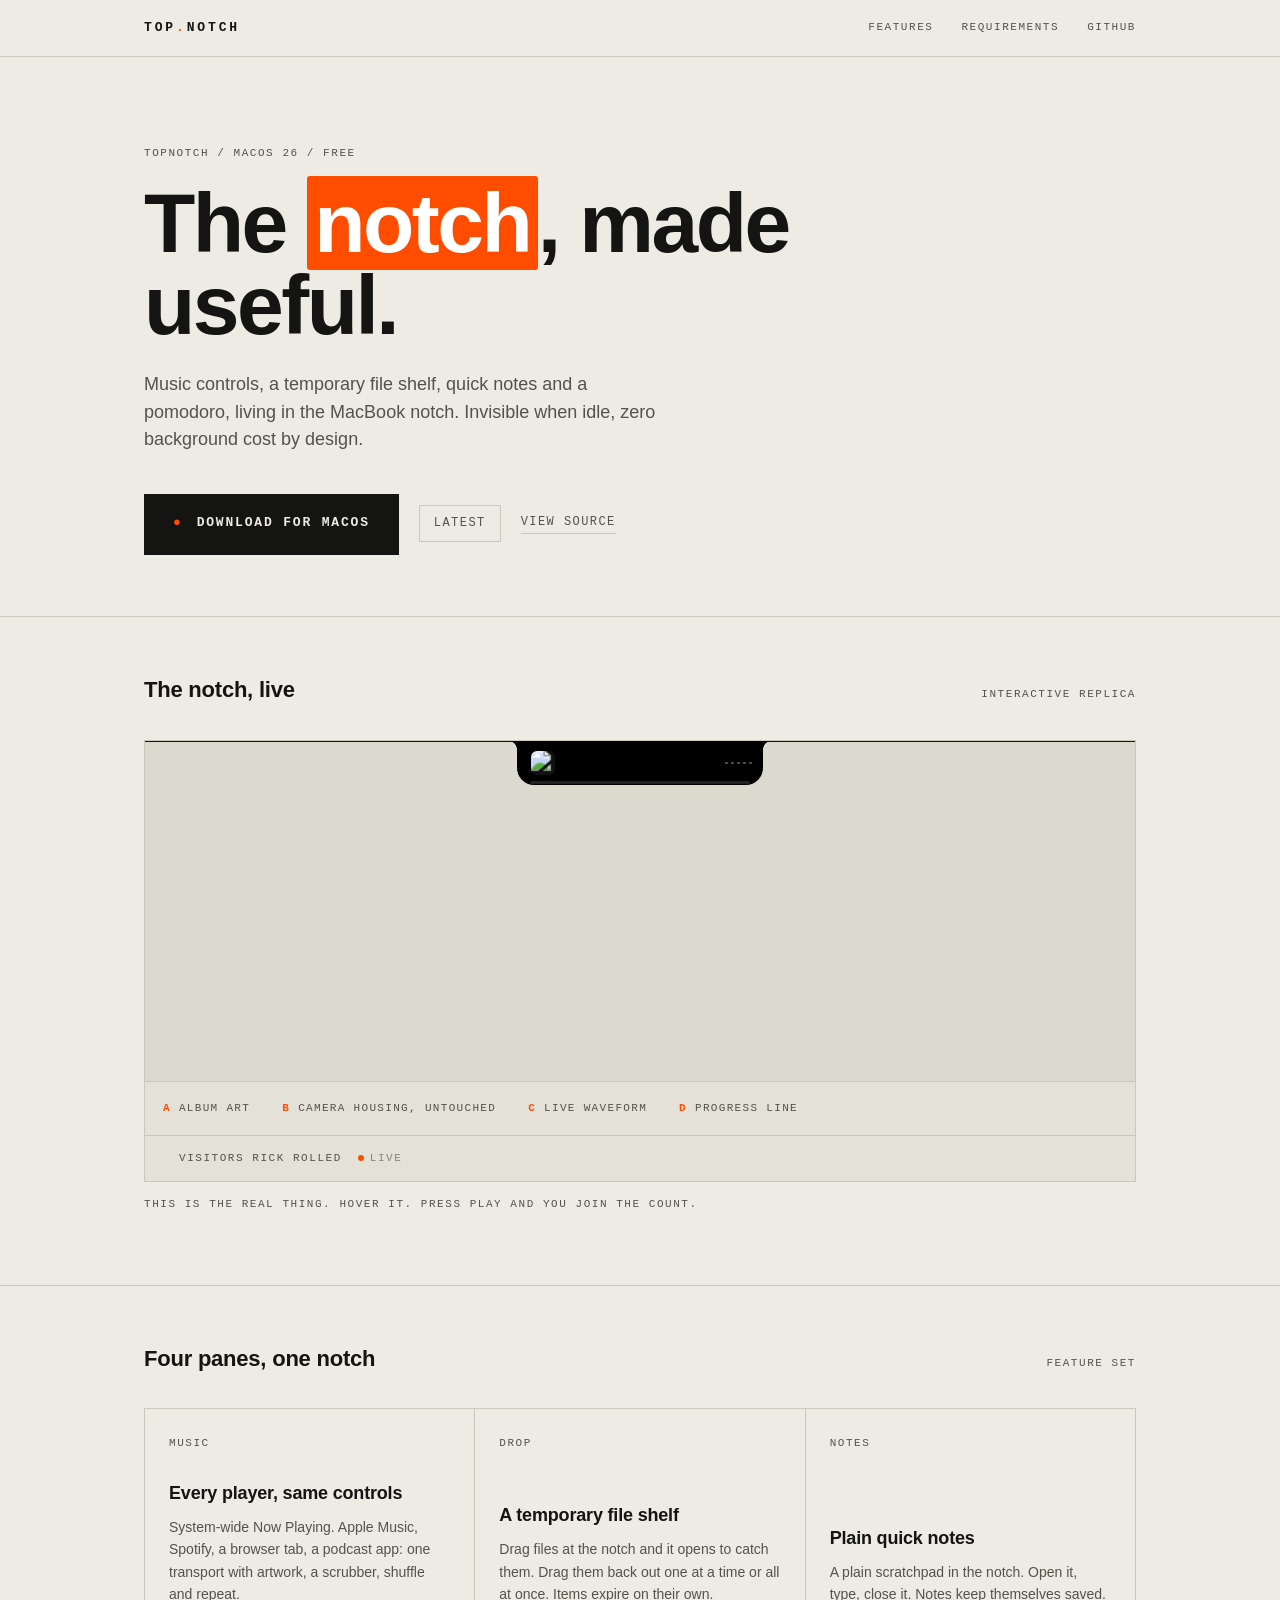
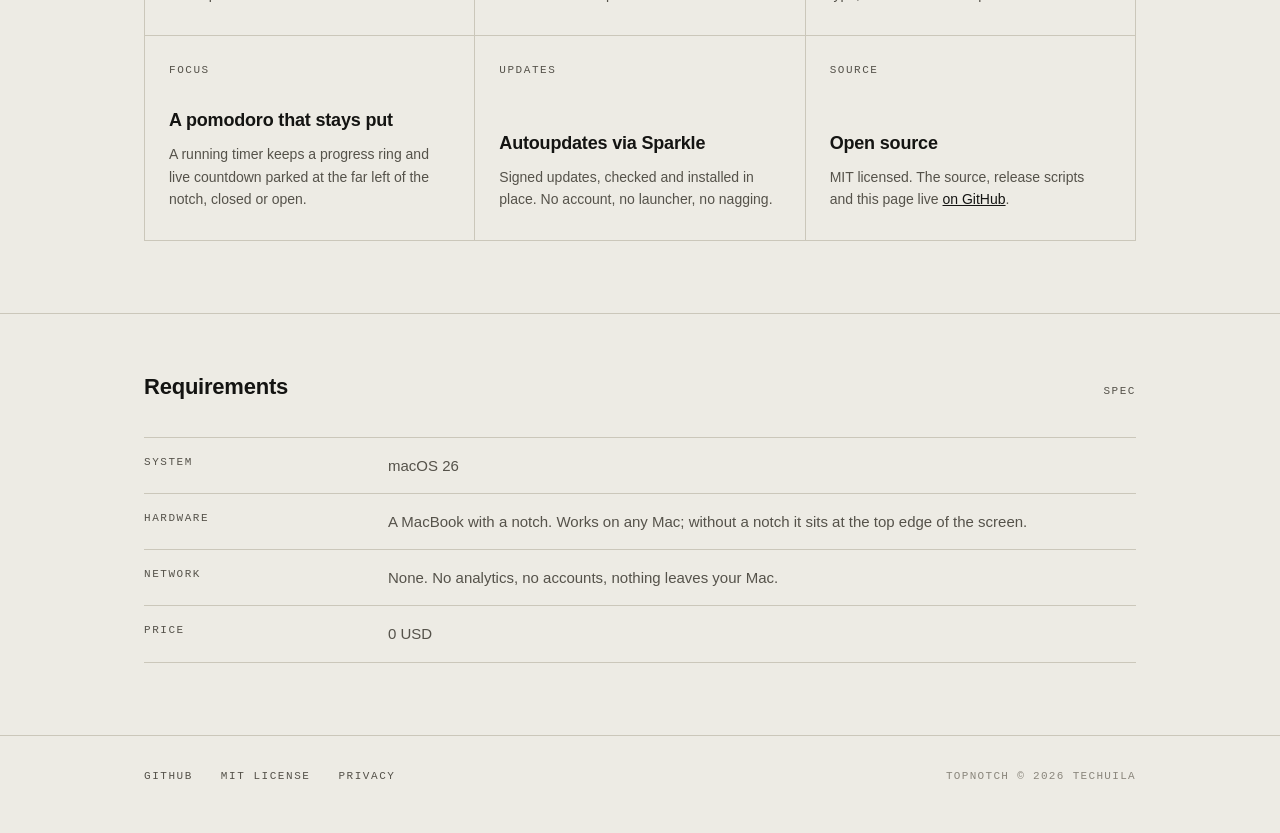
==== commit fa7586bd: "docs(site): live rick roll counter with rolling digits" ====
--- a/docs/index.html
+++ b/docs/index.html
@@ -24,6 +24,7 @@
   <link rel="apple-touch-icon" sizes="180x180" href="assets/apple-touch-icon.png">
   <link rel="stylesheet" href="styles.css">
   <script src="replica.js" defer></script>
+  <script src="counter.js" defer></script>
 
   <script type="application/ld+json">
   {
@@ -294,10 +295,16 @@
           <span><b>C</b>Live waveform</span>
           <span><b>D</b>Progress line</span>
         </div>
+        <div class="rr-stat" id="rr-stat" hidden>
+          <span class="rr-digits" id="rr-digits" aria-hidden="true"></span>
+          <span class="rr-caption label">Visitors rick rolled</span>
+          <span class="rr-live label" aria-hidden="true"><i></i>Live</span>
+        </div>
       </div>
 
       <p class="replica-note">This is the real thing.
         <span class="when-hover">Hover it.</span><span class="when-touch">Tap it.</span>
+        Press play and you join the count.
       </p>
     </div>
   </section>
--- a/docs/styles.css
+++ b/docs/styles.css
@@ -934,6 +934,62 @@
 }
 
 .legend b { color: var(--orange); font-weight: 600; margin-right: 8px; }
+
+/* ---- rick roll counter: split digit cells, orange on black, odometer roll ---- */
+
+.rr-stat {
+  display: flex;
+  align-items: center;
+  flex-wrap: wrap;
+  gap: 10px 16px;
+  border-top: 1px solid var(--hairline);
+  padding: 14px 18px;
+}
+
+.rr-digits {
+  display: inline-flex;
+  gap: 2px;
+}
+
+.rr-cell {
+  display: block;
+  width: 22px;
+  height: 30px;
+  background: var(--ink);
+  overflow: hidden;
+}
+
+.rr-col {
+  display: block;
+  transition: transform 0.9s var(--tn-spring, cubic-bezier(0.22, 1.08, 0.36, 1));
+  will-change: transform;
+}
+
+.rr-col span {
+  display: flex;
+  align-items: center;
+  justify-content: center;
+  width: 22px;
+  height: 30px;
+  font-family: var(--mono);
+  font-size: 15px;
+  font-weight: 700;
+  color: var(--orange);
+  font-variant-numeric: tabular-nums;
+}
+
+.rr-live { display: inline-flex; align-items: center; gap: 6px; color: var(--grey); }
+
+.rr-live i {
+  width: 6px;
+  height: 6px;
+  background: var(--orange);
+  border-radius: 50%;
+}
+
+@media (prefers-reduced-motion: reduce) {
+  .rr-col { transition: none; }
+}
 
 /* ---- feature grid ---- */
 
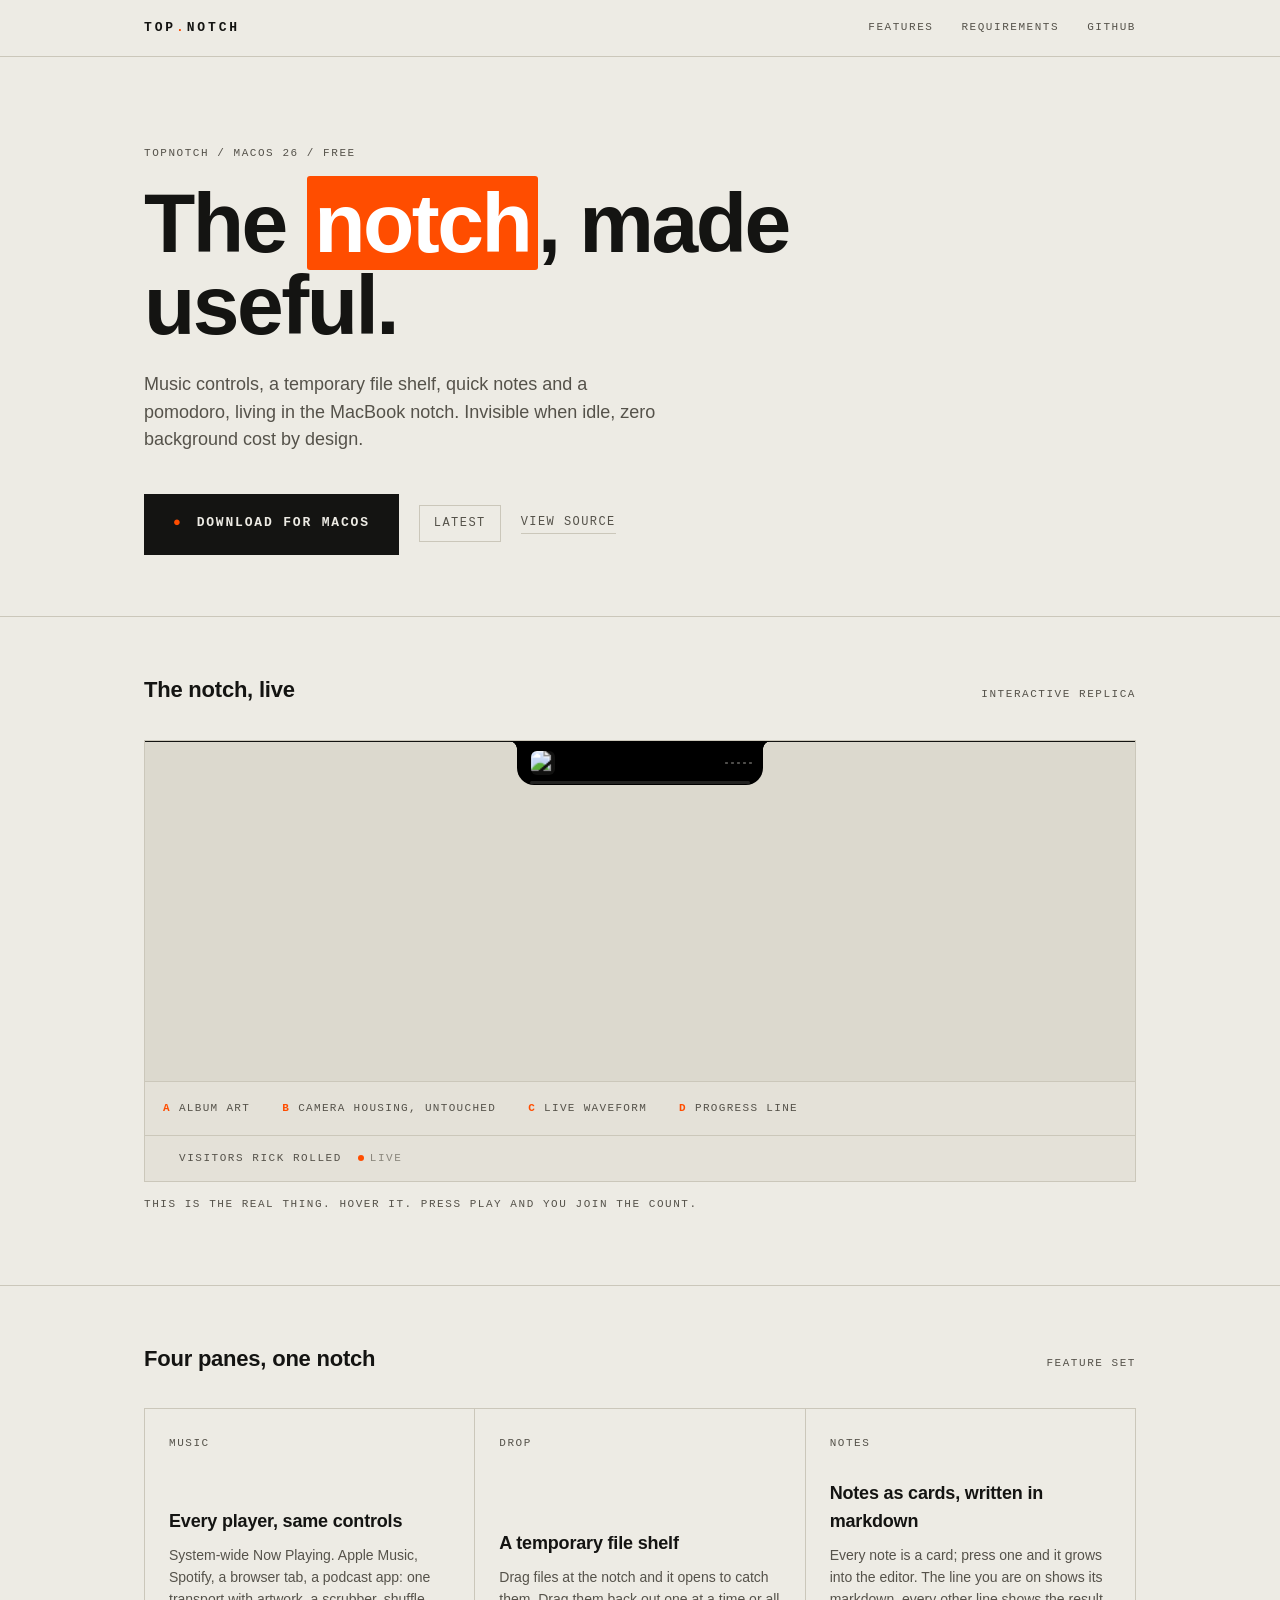
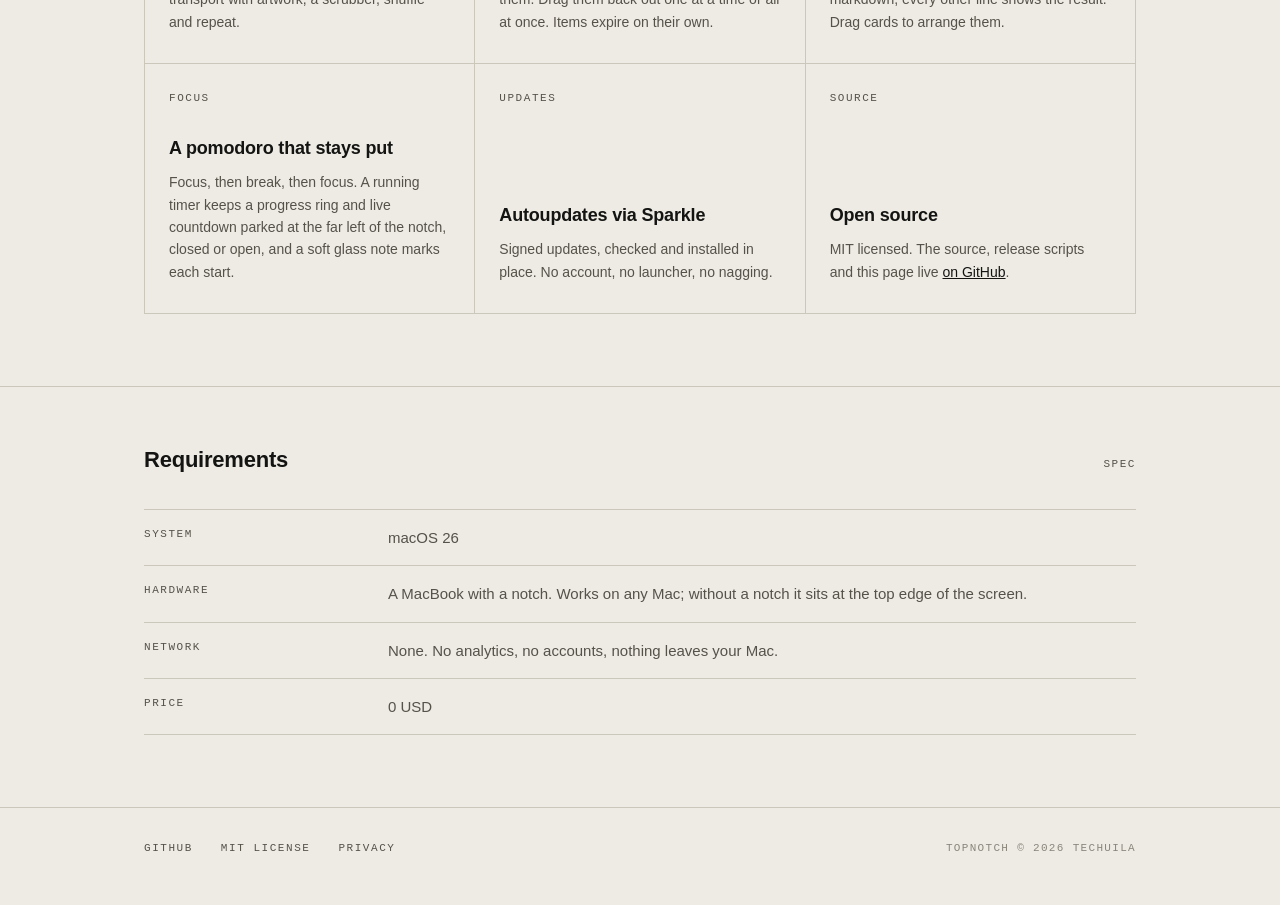
==== commit 07891c7d: "docs(site): replica shows note cards, markdown editor and two-phase focus" ====
--- a/docs/index.html
+++ b/docs/index.html
@@ -225,11 +225,37 @@
 
                   <section class="tn-pane" data-pane="notes" id="tn-pane-notes"
                            role="tabpanel" aria-labelledby="tn-pill-notes">
-                    <div class="np">
-                      <div class="np-row"><span>Standup notes</span><time>09:12</time></div>
-                      <div class="np-row"><span>Ideas for the drop shelf</span><time>Mon</time></div>
-                      <textarea class="np-scratch" aria-label="Scratch note, not saved anywhere"
-                                placeholder="Type here. This note saves nowhere."></textarea>
+                    <div class="np" id="np" data-open="0">
+                      <div class="np-grid" role="list">
+                        <button class="np-card" role="listitem" data-title="Standup notes" data-body="- ship the drop shelf\n- **review** the release notes\n- ask about the *notch* metrics">
+                          <b>Standup notes</b>
+                          <span>ship the drop shelf review the release notes ask about the notch metrics</span>
+                          <time>2 hours ago</time>
+                        </button>
+                        <button class="np-card" role="listitem" data-title="Ideas for the drop shelf" data-body="# Ideas for the drop shelf\nExpire after a day, ~~a week~~.\n1. thumbnails\n2. drag all">
+                          <b>Ideas for the drop shelf</b>
+                          <span>Expire after a day, a week. thumbnails drag all</span>
+                          <time>Monday</time>
+                        </button>
+                        <button class="np-card np-new" role="listitem" data-title="New note" data-body="">
+                          <b>+</b>
+                          <span>New note</span>
+                        </button>
+                      </div>
+                      <div class="np-editor" hidden>
+                        <div class="np-head">
+                          <button class="tn-btn size-12" id="np-back" aria-label="Back to notes">
+                            <svg viewBox="0 0 16 16" width="12" height="12" aria-hidden="true">
+                              <path fill="none" stroke="currentColor" stroke-width="1.8" stroke-linecap="round" stroke-linejoin="round" d="M10 3 5 8l5 5"/>
+                            </svg>
+                          </button>
+                          <b id="np-title">Standup notes</b>
+                          <span class="np-tools" aria-hidden="true"><i>B</i><i class="it">I</i><i class="st">S</i><i>&#8801;</i></span>
+                        </div>
+                        <textarea class="np-scratch" id="np-scratch" aria-label="Scratch note, not saved anywhere"
+                                  placeholder="Markdown. Type here. This note saves nowhere."></textarea>
+                        <span class="np-hint">markdown. esc closes</span>
+                      </div>
                     </div>
                   </section>
 
@@ -248,11 +274,8 @@
                         <span class="fp-clock" id="fp-clock">25:00</span>
                       </div>
                       <div class="fp-details">
-                        <span class="fp-titlerow">
-                          <span class="fp-phase" id="fp-phase">Focus</span>
-                          <span class="fp-dots" aria-hidden="true"><i class="now"></i><i></i><i></i><i></i></span>
-                        </span>
-                        <span class="fp-session">Session 1 of 4</span>
+                        <span class="fp-phase" id="fp-phase">Focus</span>
+                        <span class="fp-session" id="fp-rounds">No rounds done today</span>
                         <div class="fp-controls">
                           <button class="tn-btn size-16" id="fp-toggle" aria-label="Start">
                             <svg class="ico-play" viewBox="0 0 16 16" width="16" height="16" aria-hidden="true">
@@ -280,6 +303,11 @@
                         </div>
                       </div>
                     </div>
+                    <div class="fp-bar">
+                      <span class="fp-step" data-phase="0"><em class="on">Focus</em><button class="tn-btn size-10" aria-label="Shorten focus">&minus;</button><b>25</b><button class="tn-btn size-10" aria-label="Lengthen focus">+</button></span>
+                      <span class="fp-step" data-phase="1"><em>Break</em><button class="tn-btn size-10" aria-label="Shorten break">&minus;</button><b>5</b><button class="tn-btn size-10" aria-label="Lengthen break">+</button></span>
+                      <button class="fp-auto" id="fp-auto" aria-pressed="false"><i></i>Auto-start next</button>
+                    </div>
                   </section>
 
                 </div>
@@ -332,15 +360,17 @@
         </div>
         <div class="cell">
           <span class="label">Notes</span>
-          <h3>Plain quick notes</h3>
-          <p>A plain scratchpad in the notch. Open it, type, close it. Notes
-            keep themselves saved.</p>
+          <h3>Notes as cards, written in markdown</h3>
+          <p>Every note is a card; press one and it grows into the editor.
+            The line you are on shows its markdown, every other line shows the
+            result. Drag cards to arrange them.</p>
         </div>
         <div class="cell">
           <span class="label">Focus</span>
           <h3>A pomodoro that stays put</h3>
-          <p>A running timer keeps a progress ring and live countdown parked at
-            the far left of the notch, closed or open.</p>
+          <p>Focus, then break, then focus. A running timer keeps a progress
+            ring and live countdown parked at the far left of the notch, closed
+            or open, and a soft glass note marks each start.</p>
         </div>
         <div class="cell">
           <span class="label">Updates</span>
--- a/docs/styles.css
+++ b/docs/styles.css
@@ -755,31 +755,86 @@
 
 .np {
   height: 100%;
+  position: relative;
+}
+
+/* cards: two columns, title, two lines of body, when it was touched */
+.np-grid {
+  display: grid;
+  grid-template-columns: 1fr 1fr;
+  gap: 6px;
+  height: 100%;
+  overflow: hidden;
+  align-content: start;
+}
+
+.np-card {
+  appearance: none;
+  border: 0;
+  text-align: left;
   display: flex;
   flex-direction: column;
   gap: 4px;
-}
-
-.np-row {
-  display: flex;
-  justify-content: space-between;
-  align-items: center;
+  height: 78px;
   padding: 9px 12px;
   border-radius: 10px;
   background: rgba(var(--tn-ink), 0.07);
   color: rgb(var(--tn-ink));
-  font-size: 12.5px;
+  font-family: var(--sans);
+  cursor: pointer;
   transition: background 0.15s ease;
 }
 
-.np-row:hover { background: rgba(var(--tn-ink), 0.13); }
-
-.np-row time {
-  font-family: var(--mono);
-  font-size: 10px;
-  color: rgba(var(--tn-ink), 0.45);
-  font-variant-numeric: tabular-nums;
-}
+.np-card:hover { background: rgba(var(--tn-ink), 0.13); }
+
+.np-card b { font-size: 12px; font-weight: 600; white-space: nowrap; overflow: hidden; text-overflow: ellipsis; }
+
+.np-card span {
+  font-size: 10.5px;
+  line-height: 1.3;
+  color: rgba(var(--tn-ink), 0.58);
+  display: -webkit-box;
+  -webkit-line-clamp: 2;
+  -webkit-box-orient: vertical;
+  overflow: hidden;
+}
+
+.np-card time { margin-top: auto; font-size: 10.5px; color: rgba(var(--tn-ink), 0.45); }
+
+.np-new { color: rgba(var(--tn-ink), 0.58); }
+.np-new b { font-size: 12px; }
+.np-new span { color: inherit; font-size: 12px; }
+
+/* the opened card */
+.np[data-open="1"] .np-grid { display: none; }
+.np[data-open="1"] .np-editor { display: flex; }
+
+.np-editor {
+  display: none;
+  flex-direction: column;
+  gap: 8px;
+  height: 100%;
+  padding: 9px 12px;
+  border-radius: 10px;
+  background: rgba(var(--tn-ink), 0.07);
+}
+
+.np-head { display: flex; align-items: center; gap: 4px; }
+.np-head b { font-size: 12px; font-weight: 600; color: rgb(var(--tn-ink)); flex: 1; min-width: 0; white-space: nowrap; overflow: hidden; text-overflow: ellipsis; }
+
+.np-tools { display: flex; gap: 2px; }
+.np-tools i {
+  width: 24px;
+  height: 24px;
+  display: grid;
+  place-items: center;
+  border-radius: 50%;
+  font: 600 10px/1 var(--sans);
+  font-style: normal;
+  color: rgba(var(--tn-ink), 0.86);
+}
+.np-tools i.it { font-style: italic; font-family: Georgia, serif; }
+.np-tools i.st { text-decoration: line-through; }
 
 .np-scratch {
   flex: 1;
@@ -787,31 +842,35 @@
   resize: none;
   border: 0;
   outline: 0;
-  margin-top: 2px;
-  border-radius: 10px;
-  background: rgba(var(--tn-ink), 0.07);
+  background: transparent;
   color: rgb(var(--tn-ink));
   font: 400 12.5px/1.5 var(--sans);
-  padding: 9px 12px;
+  padding: 0;
 }
 
 .np-scratch::placeholder { color: rgba(var(--tn-ink), 0.45); }
 
-.np-scratch:focus { background: rgba(var(--tn-ink), 0.1); }
+.np-hint {
+  font-family: var(--mono);
+  font-size: 9px;
+  font-weight: 600;
+  letter-spacing: 0.12em;
+  text-transform: uppercase;
+  color: rgba(var(--tn-ink), 0.45);
+}
 
 /* ---- focus pane ---- */
 
 .fp {
-  height: 100%;
-  display: flex;
-  align-items: center;
-  gap: 22px;
+  display: flex;
+  align-items: center;
+  gap: 18px;
 }
 
 .fp-dial {
   position: relative;
-  width: 96px;
-  height: 96px;
+  width: 82px;
+  height: 82px;
   flex: none;
 }
 
@@ -841,35 +900,12 @@
   min-width: 0;
 }
 
-.fp-titlerow {
-  display: flex;
-  align-items: center;
-  gap: 8px;
-}
-
 .fp-phase {
   color: rgb(var(--tn-ink));
   font-size: 15px;
   font-weight: 600;
 }
 
-.fp-dots {
-  display: flex;
-  gap: 4px;
-}
-
-.fp-dots i {
-  width: 5px;
-  height: 5px;
-  border-radius: 3px;
-  background: rgba(var(--tn-ink), 0.25);
-}
-
-.fp-dots i.now {
-  width: 14px;
-  background: var(--tn-orange);
-}
-
 .fp-session {
   font-family: var(--mono);
   font-size: 9px;
@@ -884,6 +920,70 @@
   gap: 6px;
   margin-top: 2px;
 }
+
+/* durations and auto-start, labelled in words */
+.fp-bar {
+  display: flex;
+  align-items: center;
+  gap: 6px;
+  margin-top: 8px;
+}
+
+.fp-step {
+  display: inline-flex;
+  align-items: center;
+  gap: 3px;
+  padding: 7px 12px;
+  border-radius: 10px;
+  background: rgba(var(--tn-ink), 0.07);
+  color: rgb(var(--tn-ink));
+  font-size: 11.5px;
+  font-weight: 600;
+  font-variant-numeric: tabular-nums;
+}
+
+.fp-step em {
+  font: 600 9px/1 var(--mono);
+  font-style: normal;
+  letter-spacing: 0.12em;
+  text-transform: uppercase;
+  color: rgba(var(--tn-ink), 0.45);
+  margin-right: 3px;
+}
+
+.fp-step em.on { color: var(--tn-orange); }
+.fp-step b { width: 18px; text-align: center; }
+.fp-step .tn-btn { font-size: 12px; font-weight: 500; line-height: 1; }
+
+.fp-auto {
+  margin-left: auto;
+  display: inline-flex;
+  align-items: center;
+  gap: 6px;
+  padding: 7px 12px;
+  border: 0;
+  border-radius: 10px;
+  background: rgba(var(--tn-ink), 0.07);
+  color: rgba(var(--tn-ink), 0.45);
+  font: 600 9px/1 var(--mono);
+  letter-spacing: 0.12em;
+  text-transform: uppercase;
+  cursor: pointer;
+  transition: background 0.15s ease;
+}
+
+.fp-auto:hover { background: rgba(var(--tn-ink), 0.13); }
+
+.fp-auto i {
+  width: 6px;
+  height: 6px;
+  border-radius: 3px;
+  background: rgba(var(--tn-ink), 0.25);
+  transform: scale(0.7);
+  transition: transform 0.15s ease, background 0.15s ease;
+}
+
+.fp-auto[aria-pressed="true"] i { background: var(--tn-orange); transform: none; }
 
 /* ---- the caption under the replica ---- */
 
